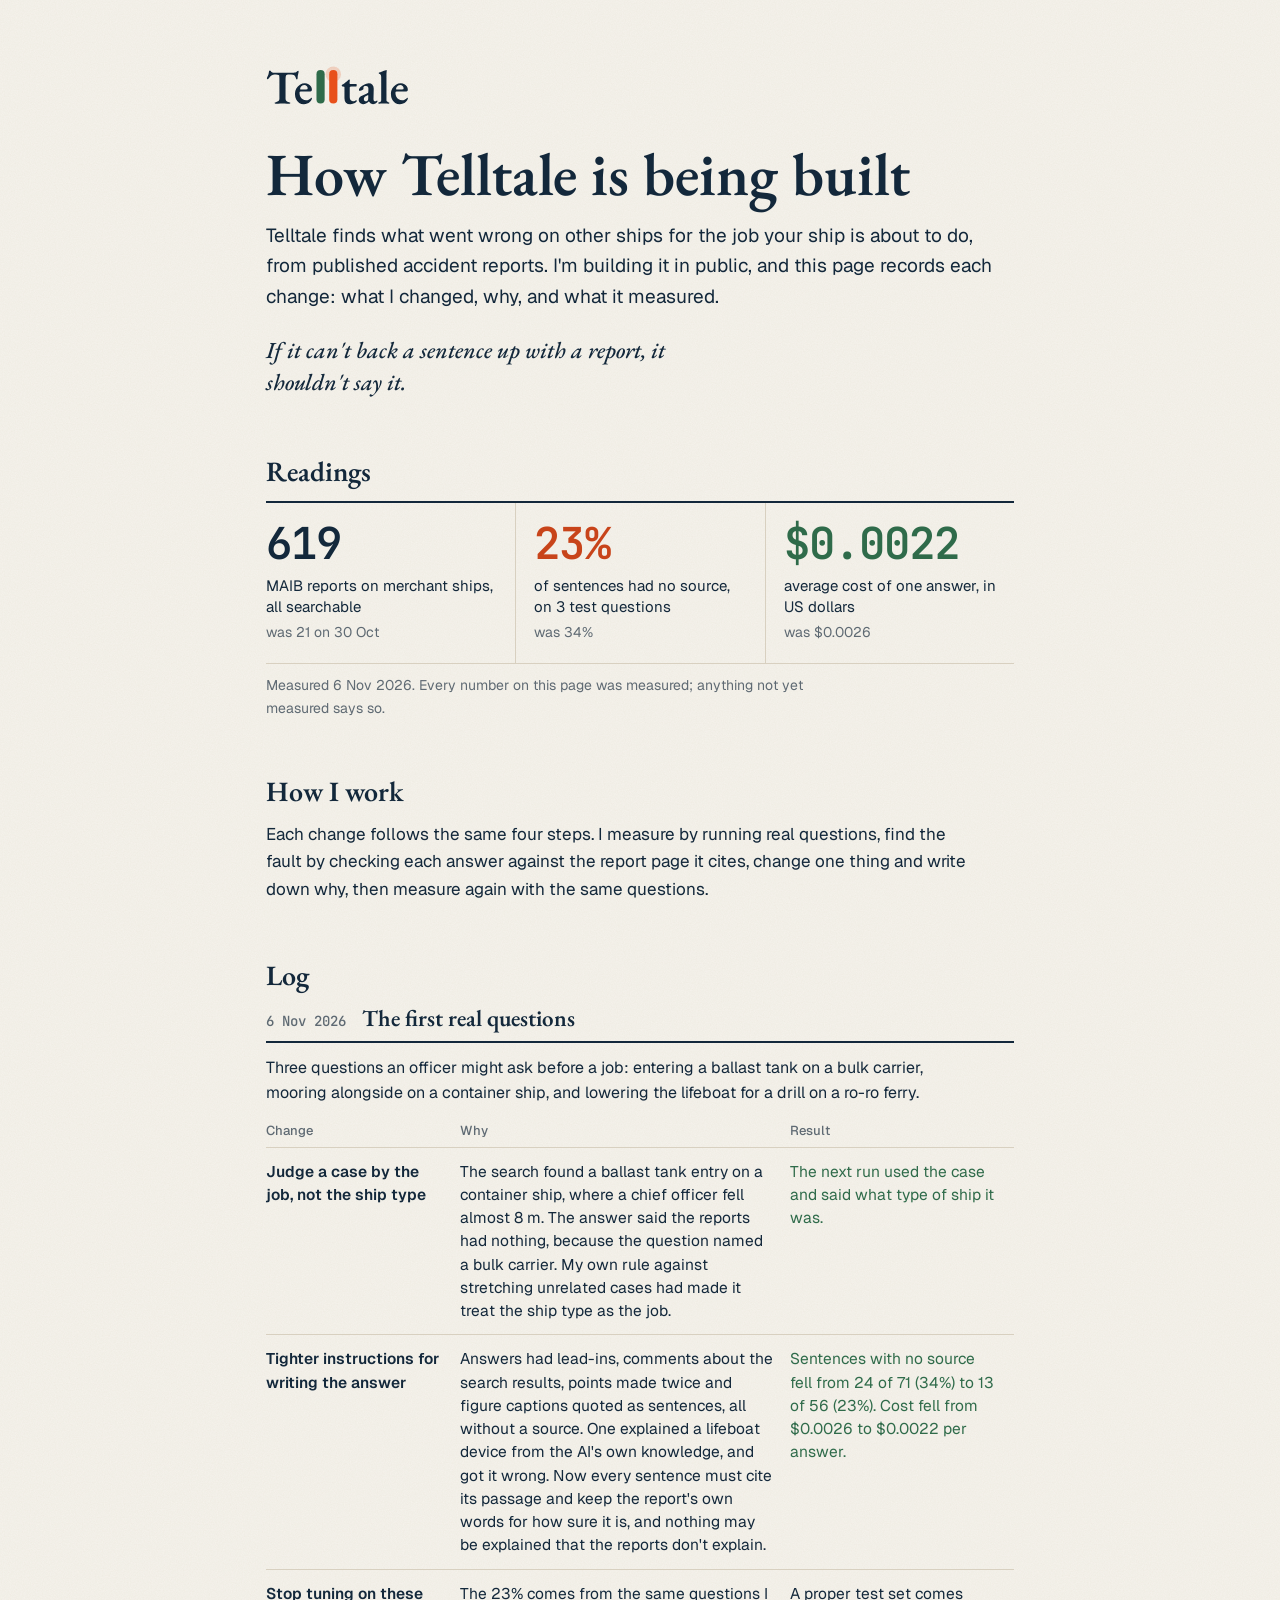
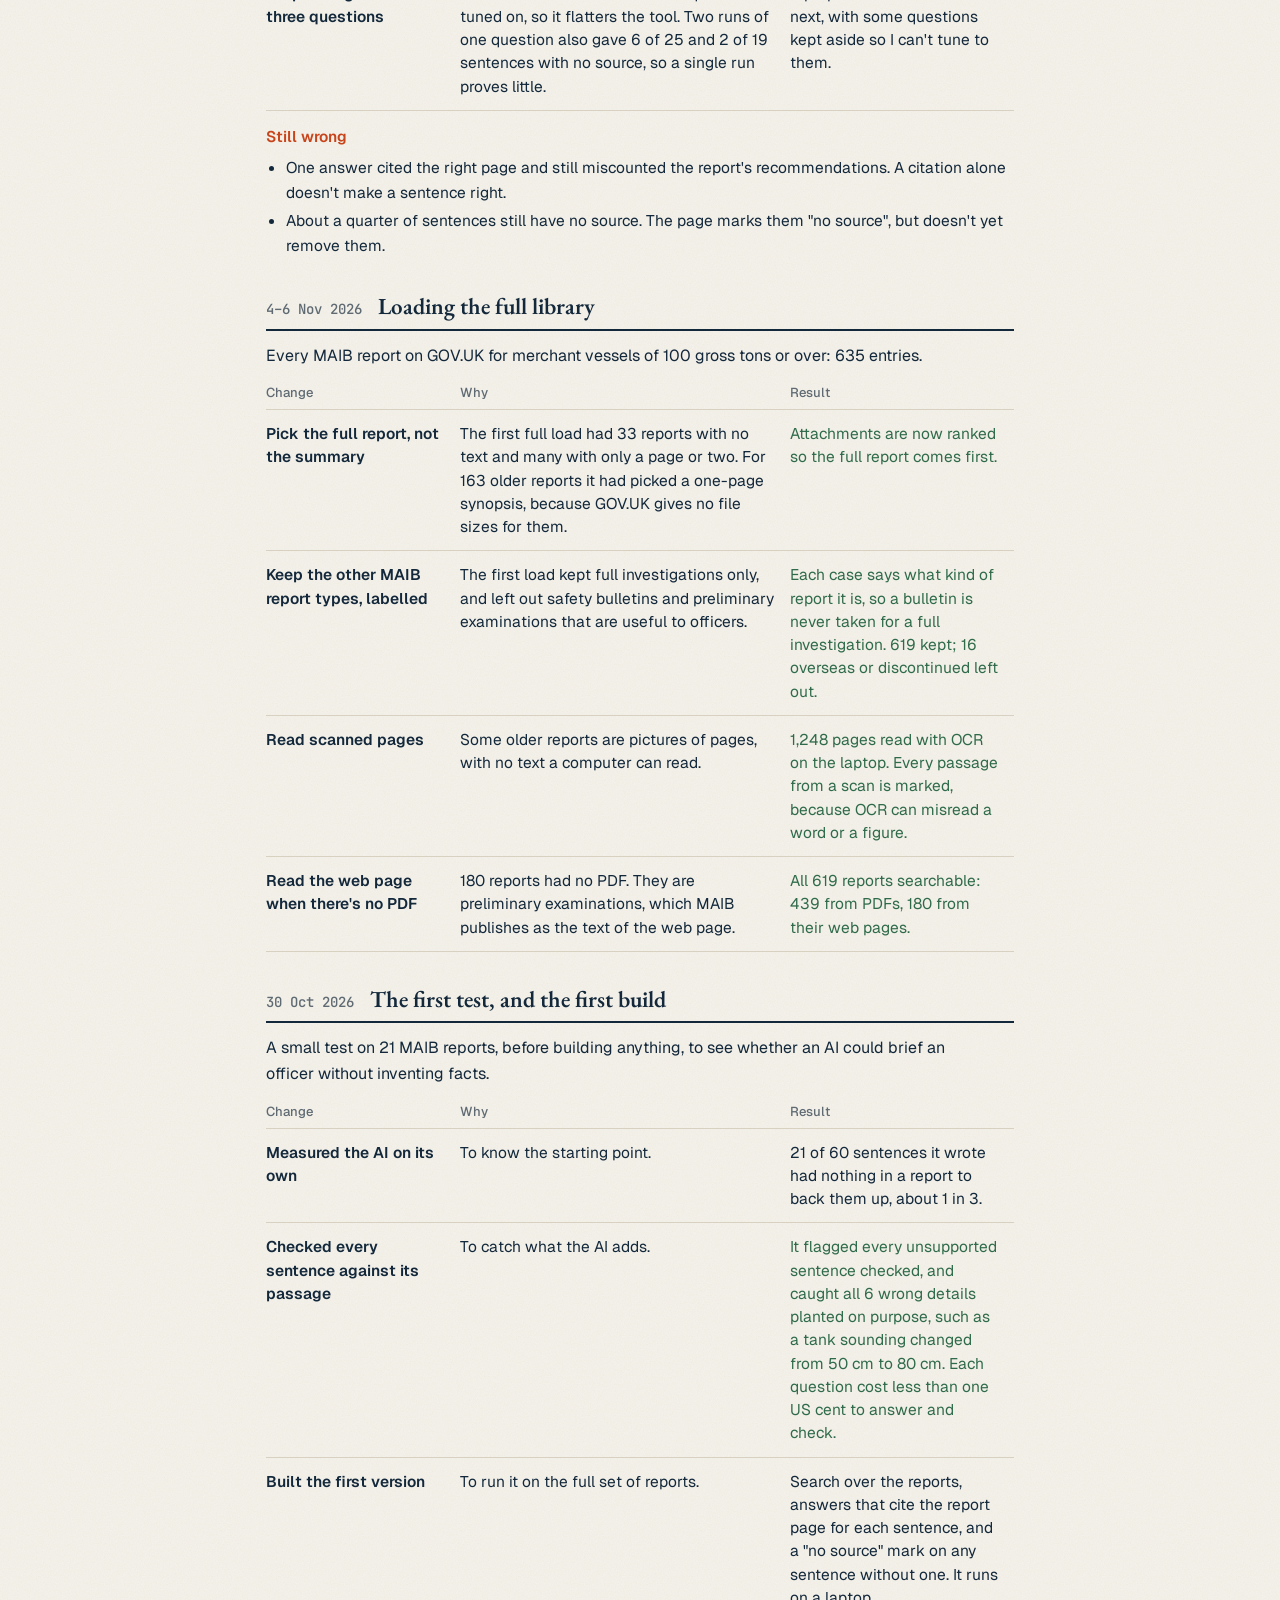
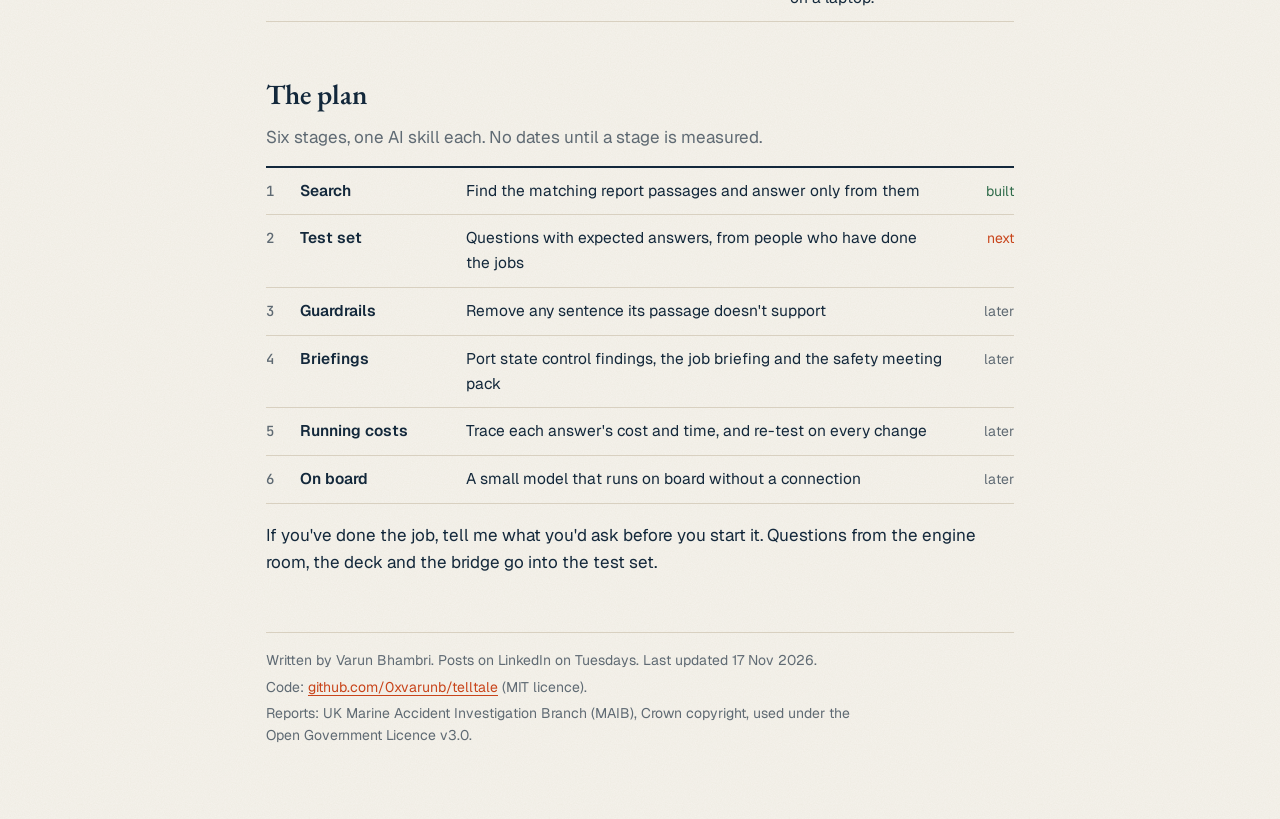
==== site/index.html @ 28e752bf "Telltale, stage 1: search MAIB accident reports and answer with a citation on every sentence First p" ====
<!doctype html>
<html lang="en-GB">
<head>
<meta charset="utf-8">
<meta name="viewport" content="width=device-width, initial-scale=1">
<meta name="description" content="Every change made to Telltale, why it was made, and what it measured.">
<link rel="icon" href="/favicon.svg" type="image/svg+xml">
<title>Telltale Build Log</title>
<link rel="stylesheet" href="https://fonts.googleapis.com/css2?family=EB+Garamond:ital,wght@0,500;0,600;1,500&family=Geist:wght@400;500;600&family=JetBrains+Mono:wght@500&display=swap">
<style>
/* Layout: a printed log book on paper. One reading column; the log itself is a ruled table of dated rows (change, why, result), like a ship's deck log. Single light look by design. */
:root{
  --paper:#f6f3ec; --ink:#13283b; --muted:#5f6a73; --rule:#d8d0c0; --rule-strong:#13283b;
  --orange:#c8441a; --green:#2f6b4a;
  --display:'EB Garamond',Georgia,'Times New Roman',serif;
  --body:'Geist',system-ui,-apple-system,'Segoe UI',sans-serif;
  --mono:'JetBrains Mono',ui-monospace,'SFMono-Regular',Menlo,monospace;
  color-scheme:light;
}
*{box-sizing:border-box}
body{
  margin:0;color:var(--ink);font:400 17px/1.6 var(--body);
  background-color:var(--paper);
  background-image:url("data:image/svg+xml,%3Csvg xmlns='http://www.w3.org/2000/svg' width='240' height='240'%3E%3Cfilter id='n'%3E%3CfeTurbulence type='fractalNoise' baseFrequency='.85' numOctaves='3' stitchTiles='stitch'/%3E%3CfeColorMatrix values='0 0 0 0 0.35 0 0 0 0 0.30 0 0 0 0 0.22 0 0 0 0.09 0'/%3E%3C/filter%3E%3Crect width='240' height='240' filter='url(%23n)'/%3E%3C/svg%3E");
}
.wrap{max-width:780px;margin:0 auto;padding-block:56px 72px;padding-left:max(16px,env(safe-area-inset-left,0px));padding-right:max(16px,env(safe-area-inset-right,0px));display:flex;flex-direction:column;gap:56px}
a{color:var(--orange);text-underline-offset:3px}
a:focus-visible{outline:2px solid var(--orange);outline-offset:3px}
.logo{width:160px;height:auto;display:block;color:var(--ink);margin-left:-8px}
h1{font:600 clamp(40px,7vw,60px)/1.04 var(--display);margin:28px 0 0;text-wrap:balance}
h2{font:600 28px/1.15 var(--display);margin:0 0 14px;text-wrap:balance}
p{margin:0;max-width:65ch}
.lead{font-size:19px;margin-top:16px}
.rule{font:italic 500 23px/1.4 var(--display);margin-top:22px;max-width:40ch}
.muted{color:var(--muted)}
/* Readings: set as type in a ruled row */
.readings{display:grid;grid-template-columns:repeat(3,minmax(0,1fr));border-top:2px solid var(--rule-strong);border-bottom:1px solid var(--rule)}
.reading{padding:18px 18px 20px 0}
.reading+.reading{border-left:1px solid var(--rule);padding-left:18px}
.num{font:600 clamp(32px,6vw,44px)/1 var(--mono);letter-spacing:-.02em;font-variant-numeric:tabular-nums}
.num.o{color:var(--orange)}.num.g{color:var(--green)}
.what{font-size:15px;line-height:1.4;margin-top:10px}
.was{font-size:14px;color:var(--muted);margin-top:4px}
.caption{font-size:14px;color:var(--muted);margin-top:10px}
@media (max-width:560px){.readings{grid-template-columns:1fr}.reading+.reading{border-left:0;border-top:1px solid var(--rule);padding-left:0}}
/* The log */
.day{margin-top:34px}
.day:first-of-type{margin-top:6px}
.dayhead{display:flex;align-items:baseline;gap:16px;flex-wrap:wrap;border-bottom:2px solid var(--rule-strong);padding-bottom:8px}
.dayhead time{font:500 14px var(--mono);color:var(--muted);font-variant-numeric:tabular-nums;white-space:nowrap}
.dayhead h3{font:600 23px/1.2 var(--display);margin:0}
.intro{margin:12px 0 4px;font-size:16px}
table{width:100%;border-collapse:collapse;table-layout:fixed;margin-top:8px;font-size:15.5px;line-height:1.5}
thead th:nth-child(1){width:26%}thead th:nth-child(2){width:44%}thead th:nth-child(3){width:30%}
thead th{font:500 13px var(--body);color:var(--muted);text-align:left;padding:8px 14px 8px 0;border-bottom:1px solid var(--rule)}
tbody td{vertical-align:top;padding:12px 14px 12px 0;border-bottom:1px solid var(--rule)}
tbody td:first-child{font-weight:600}
td.res{color:var(--green)}
@media (max-width:640px){
  thead{position:absolute;width:1px;height:1px;overflow:hidden;clip:rect(0 0 0 0)}
  table,tbody,tr,td{display:block;width:100%}
  tbody tr{border-bottom:1px solid var(--rule);padding:10px 0}
  tbody td{border:0;padding:3px 0}
  tbody td:first-child{width:100%}
  tbody td[data-l]::before{content:attr(data-l) ": ";color:var(--muted);font-weight:500}
}
.wrong{margin-top:14px;font-size:15.5px}
.wrong b{color:var(--orange);font-weight:600}
.wrong ul{margin:6px 0 0;padding-left:20px}
.wrong li+li{margin-top:4px}
/* The plan */
ol.plan{margin:0;padding:0;list-style:none;border-top:2px solid var(--rule-strong)}
ol.plan li{display:grid;grid-template-columns:2ch 9.5rem minmax(0,1fr) 3.5rem;gap:14px;align-items:baseline;padding:11px 0;border-bottom:1px solid var(--rule);font-size:15.5px}
.plan .n{font:500 14px var(--mono);color:var(--muted)}
.plan .k{font-weight:600}
.plan .s{font-size:14px;color:var(--muted);text-align:right}
.plan .s.done{color:var(--green)}.plan .s.next{color:var(--orange)}
@media (max-width:600px){ol.plan li{grid-template-columns:2ch minmax(0,1fr) 3.5rem}.plan .d{grid-column:2/4;grid-row:2;color:var(--muted)}}
footer{border-top:1px solid var(--rule);padding-top:16px;color:var(--muted);font-size:14px;display:flex;flex-direction:column;gap:4px}
</style>
</head>
<body>
<div class="wrap">
<header>
<svg class="logo" xmlns="http://www.w3.org/2000/svg" viewBox="-21.2 21.9 431.0 158.1" role="img" aria-label="Telltale">
<title>Telltale</title>
<path d="M26.752 150.512Q25.472 150.512 24.512 150.06400000000002Q23.552 149.616 23.552 148.848Q23.552 147.824 24.448 147.18400000000003Q25.344 146.544 27.008 146.288Q31.872 145.264 34.176 143.40800000000002Q36.480000000000004 141.552 36.480000000000004 137.328V85.488Q36.480000000000004 80.24 36.224000000000004 77.55199999999999Q35.968 74.864 35.52 73.904Q35.072 72.944 34.176 72.816Q32.896 72.304 30.976 72.176Q29.056 72.048 27.264 72.048H23.296Q19.584 72.048 16.128 73.77600000000001Q12.672 75.504 10.752 78.448Q10.24 79.216 9.152000000000001 80.624Q8.064 82.032 6.848 83.184Q5.632 84.336 4.352 84.336Q3.456 84.336 3.136 83.696Q2.816 83.056 2.816 82.288Q2.816 80.752 3.584 79.216Q5.76 74.864 6.848 71.6Q7.936 68.336 8.32 63.855999999999995Q8.576 61.93599999999999 9.408000000000001 61.35999999999999Q10.24 60.78399999999999 11.136000000000001 60.78399999999999Q11.904 60.78399999999999 12.992 62.38399999999999Q14.08 63.983999999999995 14.976 65.008Q16.128 66.16 19.072000000000003 66.73599999999999Q22.016000000000002 67.312 24.064 67.312L71.296 67.184Q74.88 67.184 77.312 66.608Q79.744 66.032 81.152 65.392Q83.072 64.24 84.224 63.023999999999994Q85.376 61.80799999999999 86.912 61.80799999999999Q87.552 61.80799999999999 87.87200000000001 62.51199999999999Q88.19200000000001 63.215999999999994 88.19200000000001 64.24Q88.19200000000001 64.88 88.06400000000001 65.71199999999999Q87.936 66.544 87.808 67.184Q87.296 69.616 86.784 71.47200000000001Q86.272 73.328 85.952 74.928Q85.632 76.52799999999999 85.632 78.576V80.752Q85.632 82.544 85.12 83.824Q84.608 85.104 83.456 85.104Q82.432 85.104 81.72800000000001 83.888Q81.024 82.672 80.256 80.112Q79.104 76.016 76.416 74.03200000000001Q73.72800000000001 72.048 67.968 72.048H59.264Q56.832 72.048 55.488 72.944Q54.144 73.84 53.568 76.848Q52.992000000000004 79.856 52.992000000000004 86.128V137.2Q52.992000000000004 141.296 55.29600000000001 143.152Q57.6 145.008 62.592 146.288Q64.128 146.672 65.024 147.184Q65.92 147.696 65.92 148.72Q65.92 149.616 65.088 150.0Q64.256 150.384 62.976 150.384Q59.904 150.384 56.832 150.25599999999997Q53.76 150.128 50.751999999999995 150.0Q47.744 149.872 44.928000000000004 149.872Q42.112 149.872 39.104 150.0Q36.096000000000004 150.128 32.96 150.32Q29.824 150.512 26.752 150.512ZM102.27199999999999 151.792Q95.232 151.792 89.856 148.208Q84.47999999999999 144.624 81.40799999999999 138.288Q78.336 131.952 78.336 123.888Q78.336 116.08 81.984 109.616Q85.63199999999999 103.152 91.77599999999998 99.31200000000001Q97.91999999999999 95.47200000000001 105.216 95.47200000000001Q110.592 95.47200000000001 114.816 97.712Q119.03999999999999 99.952 121.536 103.856Q124.032 107.75999999999999 124.032 112.624Q124.032 117.232 120.064 117.232H94.08Q92.288 117.232 91.45599999999999 118.19200000000001Q90.624 119.152 90.624 121.712Q90.624 127.088 92.99199999999999 131.44Q95.36 135.792 99.328 138.352Q103.29599999999999 140.912 108.416 140.912Q112.12799999999999 140.912 115.264 139.44Q118.4 137.968 121.216 135.408Q121.728 135.024 122.112 134.704Q122.496 134.38400000000001 122.88 134.38400000000001Q124.16 134.38400000000001 124.16 135.92Q124.16 137.712 122.624 140.272Q121.088 143.216 118.208 145.904Q115.328 148.592 111.232 150.192Q107.136 151.792 102.27199999999999 151.792ZM94.08 112.24000000000001H103.16799999999999Q106.496 112.24000000000001 108.16 112.11200000000001Q109.824 111.98400000000001 111.36 111.6Q112.0 111.47200000000001 112.256 110.512Q112.512 109.55199999999999 112.512 108.27199999999999Q112.512 104.816 109.888 102.44800000000001Q107.264 100.08 103.42399999999999 100.08Q100.73599999999999 100.08 98.17599999999999 101.68Q95.616 103.28 93.952 105.712Q92.288 108.144 92.416 110.70400000000001Q92.416 112.24000000000001 94.08 112.24000000000001Z" fill="currentColor"/>
<path d="M227.328 151.792Q219.648 151.792 215.68 147.696Q211.712 143.6 211.712 135.792V106.22399999999999Q211.712 105.19999999999999 210.88 104.68799999999999Q210.048 104.176 207.61599999999999 104.048H206.208Q205.44 104.048 204.928 102.832Q204.416 101.616 204.416 100.464Q204.416 100.208 204.608 99.75999999999999Q204.79999999999998 99.312 205.184 99.184Q208.128 97.904 211.2 95.664Q214.272 93.424 216.95999999999998 91.056Q219.648 88.68799999999999 221.44 87.024Q222.33599999999998 86.384 222.91199999999998 85.872Q223.488 85.36 224.256 85.36Q225.28 85.36 225.856 85.80799999999999Q226.432 86.256 226.176 87.536L225.408 94.576Q225.28 96.112 226.112 96.624Q226.944 97.136 228.48 97.136H243.584Q243.968 97.136 244.35199999999998 98.032Q244.736 98.928 244.736 99.824Q244.736 101.488 244.288 102.896Q243.84 104.304 243.2 104.304H231.04Q228.096 104.304 227.00799999999998 104.944Q225.92 105.584 225.92 107.632V132.208Q225.92 137.84 228.096 140.72Q230.272 143.6 234.24 143.6Q237.82399999999998 143.6 239.68 142.95999999999998Q241.536 142.32 243.072 141.424Q243.456 141.168 243.712 141.168Q244.352 141.168 244.672 141.936Q244.992 142.704 244.992 143.6Q244.992 144.24 242.49599999999998 146.288Q240.0 148.336 235.968 150.06400000000002Q231.93599999999998 151.792 227.328 151.792ZM262.01599999999996 151.792Q258.944 151.792 256.192 150.128Q253.44 148.464 251.776 145.776Q250.112 143.088 250.112 140.272Q250.112 135.92 252.672 133.168Q255.232 130.416 260.352 128.24L272.256 123.12Q274.816 122.096 275.392 121.2Q275.968 120.304 275.968 117.872L276.224 110.32Q276.352 106.73599999999999 274.75199999999995 104.56Q273.152 102.384 269.952 102.384Q268.288 102.384 266.496 103.024Q264.704 103.664 263.68 104.688Q263.168 105.19999999999999 262.976 106.032Q262.784 106.864 262.784 107.632Q262.784 108.27199999999999 262.84799999999996 109.232Q262.912 110.19200000000001 262.912 110.96000000000001Q262.912 111.72800000000001 260.99199999999996 112.88Q259.072 114.032 256.64 114.928Q254.208 115.824 252.54399999999998 115.824Q251.648 115.824 251.136 115.184Q250.624 114.544 250.624 113.648Q250.624 111.6 251.968 109.488Q253.31199999999998 107.376 256.256 104.944Q259.456 102.256 263.296 100.144Q267.13599999999997 98.032 270.784 96.75200000000001Q274.432 95.47200000000001 277.12 95.47200000000001Q283.264 95.47200000000001 286.976 99.504Q290.688 103.536 290.56 110.064L289.92 137.456Q289.792 140.272 291.008 142.192Q292.224 144.112 294.01599999999996 144.112Q296.704 144.112 298.368 142.576Q298.88 142.064 299.264 142.064Q299.904 142.064 300.352 142.512Q300.8 142.96 300.8 143.6Q300.8 145.008 298.752 147.056Q296.448 149.36 293.82399999999996 150.57600000000002Q291.2 151.792 288.64 151.792Q281.856 151.792 277.632 144.752H277.248Q273.024 148.464 269.504 150.128Q265.984 151.792 262.01599999999996 151.792ZM269.056 144.112Q270.848 144.112 272.12800000000004 143.536Q273.408 142.96 274.304 141.936Q274.816 141.296 275.13599999999997 140.39999999999998Q275.456 139.504 275.584 137.84L275.84 129.648Q275.968 128.368 275.584 127.92Q275.2 127.47200000000001 274.688 127.47200000000001Q274.432 127.47200000000001 273.92 127.536Q273.408 127.6 272.768 127.984Q268.032 129.904 265.984 132.07999999999998Q263.936 134.256 263.936 137.712Q263.936 141.168 265.6 142.64Q267.264 144.112 269.056 144.112ZM305.152 150.384Q304.128 150.384 303.36 150.0Q302.592 149.616 302.592 148.848Q302.592 147.824 303.424 147.312Q304.256 146.8 305.536 146.288Q307.456 145.648 309.05600000000004 144.88Q310.656 144.112 310.656 141.424V78.96Q310.656 75.376 309.568 72.88Q308.48 70.384 305.28 69.744Q304.0 69.488 304.0 67.824Q304.0 66.288 305.152 66.032Q308.352 65.392 311.744 64.24Q315.136 63.087999999999994 318.144 61.93599999999999Q321.152 60.78399999999999 323.2 60.14399999999999Q324.096 59.760000000000005 324.48 59.760000000000005Q325.12 59.760000000000005 325.376 60.208Q325.632 60.65599999999999 325.632 61.03999999999999Q325.632 62.06399999999999 325.248 64.94399999999999Q324.864 67.824 324.864 72.688V141.296Q324.864 143.984 326.4 144.752Q327.936 145.52 329.856 146.16Q331.13599999999997 146.672 331.96799999999996 147.184Q332.8 147.696 332.8 148.72Q332.8 149.488 332.03200000000004 149.872Q331.264 150.256 330.24 150.256Q327.808 150.256 325.76 150.06400000000002Q323.712 149.872 321.72799999999995 149.808Q319.74399999999997 149.744 317.44 149.744Q315.264 149.744 313.408 149.872Q311.552 150.0 309.632 150.192Q307.712 150.384 305.152 150.384ZM360.704 151.792Q353.664 151.792 348.288 148.208Q342.912 144.624 339.84 138.288Q336.768 131.952 336.768 123.888Q336.768 116.08 340.41599999999994 109.616Q344.06399999999996 103.152 350.20799999999997 99.31200000000001Q356.352 95.47200000000001 363.64799999999997 95.47200000000001Q369.024 95.47200000000001 373.248 97.712Q377.472 99.952 379.96799999999996 103.856Q382.464 107.75999999999999 382.464 112.624Q382.464 117.232 378.496 117.232H352.512Q350.71999999999997 117.232 349.888 118.19200000000001Q349.056 119.152 349.056 121.712Q349.056 127.088 351.424 131.44Q353.792 135.792 357.76 138.352Q361.728 140.912 366.84799999999996 140.912Q370.56 140.912 373.696 139.44Q376.832 137.968 379.64799999999997 135.408Q380.15999999999997 135.024 380.544 134.704Q380.928 134.38400000000001 381.312 134.38400000000001Q382.592 134.38400000000001 382.592 135.92Q382.592 137.712 381.056 140.272Q379.52 143.216 376.64 145.904Q373.76 148.592 369.664 150.192Q365.568 151.792 360.704 151.792ZM352.512 112.24000000000001H361.59999999999997Q364.928 112.24000000000001 366.592 112.11200000000001Q368.256 111.98400000000001 369.792 111.6Q370.432 111.47200000000001 370.688 110.512Q370.94399999999996 109.55199999999999 370.94399999999996 108.27199999999999Q370.94399999999996 104.816 368.31999999999994 102.44800000000001Q365.69599999999997 100.08 361.856 100.08Q359.168 100.08 356.608 101.68Q354.048 103.28 352.384 105.712Q350.71999999999997 108.144 350.84799999999996 110.70400000000001Q350.84799999999996 112.24000000000001 352.512 112.24000000000001Z" fill="currentColor"/>
<circle cx="181.63" cy="70.77" r="20.92" fill="#e8501a" opacity="0.2"/>
<rect x="136.32" y="59.76" width="22.02" height="90.24" rx="11.01" fill="#2f6b4a"/>
<rect x="170.62" y="59.76" width="22.02" height="90.24" rx="11.01" fill="#e8501a"/>
</svg>
<h1>How Telltale is being built</h1>
<p class="lead">Telltale finds what went wrong on other ships for the job your ship is about to do, from published accident reports. I'm building it in public, and this page records each change: what I changed, why, and what it measured.</p>
<p class="rule">If it can't back a sentence up with a report, it shouldn't say it.</p>
</header>

<section aria-labelledby="readings-h">
<h2 id="readings-h">Readings</h2>
<div class="readings">
<div class="reading"><div class="num">619</div><div class="what">MAIB reports on merchant ships, all searchable</div><div class="was">was 21 on 30 Oct</div></div>
<div class="reading"><div class="num o">23%</div><div class="what">of sentences had no source, on 3 test questions</div><div class="was">was 34%</div></div>
<div class="reading"><div class="num g">$0.0022</div><div class="what">average cost of one answer, in US dollars</div><div class="was">was $0.0026</div></div>
</div>
<p class="caption">Measured 6 Nov 2026. Every number on this page was measured; anything not yet measured says so.</p>
</section>

<section aria-labelledby="work-h">
<h2 id="work-h">How I work</h2>
<p>Each change follows the same four steps. I measure by running real questions, find the fault by checking each answer against the report page it cites, change one thing and write down why, then measure again with the same questions.</p>
</section>

<section aria-labelledby="log-h">
<h2 id="log-h">Log</h2>

<div class="day">
<div class="dayhead"><time datetime="2026-11-06">6 Nov 2026</time><h3>The first real questions</h3></div>
<p class="intro">Three questions an officer might ask before a job: entering a ballast tank on a bulk carrier, mooring alongside on a container ship, and lowering the lifeboat for a drill on a ro-ro ferry.</p>
<table>
<thead><tr><th scope="col">Change</th><th scope="col">Why</th><th scope="col">Result</th></tr></thead>
<tbody>
<tr><td>Judge a case by the job, not the ship type</td><td data-l="Why">The search found a ballast tank entry on a container ship, where a chief officer fell almost 8 m. The answer said the reports had nothing, because the question named a bulk carrier. My own rule against stretching unrelated cases had made it treat the ship type as the job.</td><td class="res" data-l="Result">The next run used the case and said what type of ship it was.</td></tr>
<tr><td>Tighter instructions for writing the answer</td><td data-l="Why">Answers had lead-ins, comments about the search results, points made twice and figure captions quoted as sentences, all without a source. One explained a lifeboat device from the AI's own knowledge, and got it wrong. Now every sentence must cite its passage and keep the report's own words for how sure it is, and nothing may be explained that the reports don't explain.</td><td class="res" data-l="Result">Sentences with no source fell from 24 of 71 (34%) to 13 of 56 (23%). Cost fell from $0.0026 to $0.0022 per answer.</td></tr>
<tr><td>Stop tuning on these three questions</td><td data-l="Why">The 23% comes from the same questions I tuned on, so it flatters the tool. Two runs of one question also gave 6 of 25 and 2 of 19 sentences with no source, so a single run proves little.</td><td data-l="Next">A proper test set comes next, with some questions kept aside so I can't tune to them.</td></tr>
</tbody>
</table>
<div class="wrong"><b>Still wrong</b><ul>
<li>One answer cited the right page and still miscounted the report's recommendations. A citation alone doesn't make a sentence right.</li>
<li>About a quarter of sentences still have no source. The page marks them "no source", but doesn't yet remove them.</li>
</ul></div>
</div>

<div class="day">
<div class="dayhead"><time datetime="2026-11-04">4&ndash;6 Nov 2026</time><h3>Loading the full library</h3></div>
<p class="intro">Every MAIB report on GOV.UK for merchant vessels of 100 gross tons or over: 635 entries.</p>
<table>
<thead><tr><th scope="col">Change</th><th scope="col">Why</th><th scope="col">Result</th></tr></thead>
<tbody>
<tr><td>Pick the full report, not the summary</td><td data-l="Why">The first full load had 33 reports with no text and many with only a page or two. For 163 older reports it had picked a one-page synopsis, because GOV.UK gives no file sizes for them.</td><td class="res" data-l="Result">Attachments are now ranked so the full report comes first.</td></tr>
<tr><td>Keep the other MAIB report types, labelled</td><td data-l="Why">The first load kept full investigations only, and left out safety bulletins and preliminary examinations that are useful to officers.</td><td class="res" data-l="Result">Each case says what kind of report it is, so a bulletin is never taken for a full investigation. 619 kept; 16 overseas or discontinued left out.</td></tr>
<tr><td>Read scanned pages</td><td data-l="Why">Some older reports are pictures of pages, with no text a computer can read.</td><td class="res" data-l="Result">1,248 pages read with OCR on the laptop. Every passage from a scan is marked, because OCR can misread a word or a figure.</td></tr>
<tr><td>Read the web page when there's no PDF</td><td data-l="Why">180 reports had no PDF. They are preliminary examinations, which MAIB publishes as the text of the web page.</td><td class="res" data-l="Result">All 619 reports searchable: 439 from PDFs, 180 from their web pages.</td></tr>
</tbody>
</table>
</div>

<div class="day">
<div class="dayhead"><time datetime="2026-10-30">30 Oct 2026</time><h3>The first test, and the first build</h3></div>
<p class="intro">A small test on 21 MAIB reports, before building anything, to see whether an AI could brief an officer without inventing facts.</p>
<table>
<thead><tr><th scope="col">Change</th><th scope="col">Why</th><th scope="col">Result</th></tr></thead>
<tbody>
<tr><td>Measured the AI on its own</td><td data-l="Why">To know the starting point.</td><td data-l="Result">21 of 60 sentences it wrote had nothing in a report to back them up, about 1 in 3.</td></tr>
<tr><td>Checked every sentence against its passage</td><td data-l="Why">To catch what the AI adds.</td><td class="res" data-l="Result">It flagged every unsupported sentence checked, and caught all 6 wrong details planted on purpose, such as a tank sounding changed from 50 cm to 80 cm. Each question cost less than one US cent to answer and check.</td></tr>
<tr><td>Built the first version</td><td data-l="Why">To run it on the full set of reports.</td><td data-l="Result">Search over the reports, answers that cite the report page for each sentence, and a "no source" mark on any sentence without one. It runs on a laptop.</td></tr>
</tbody>
</table>
</div>
</section>

<section aria-labelledby="plan-h">
<h2 id="plan-h">The plan</h2>
<p class="muted" style="margin-bottom:14px">Six stages, one AI skill each. No dates until a stage is measured.</p>
<ol class="plan">
<li><span class="n">1</span><span class="k">Search</span><span class="d">Find the matching report passages and answer only from them</span><span class="s done">built</span></li>
<li><span class="n">2</span><span class="k">Test set</span><span class="d">Questions with expected answers, from people who have done the jobs</span><span class="s next">next</span></li>
<li><span class="n">3</span><span class="k">Guardrails</span><span class="d">Remove any sentence its passage doesn't support</span><span class="s">later</span></li>
<li><span class="n">4</span><span class="k">Briefings</span><span class="d">Port state control findings, the job briefing and the safety meeting pack</span><span class="s">later</span></li>
<li><span class="n">5</span><span class="k">Running costs</span><span class="d">Trace each answer's cost and time, and re-test on every change</span><span class="s">later</span></li>
<li><span class="n">6</span><span class="k">On board</span><span class="d">A small model that runs on board without a connection</span><span class="s">later</span></li>
</ol>
<p style="margin-top:18px">If you've done the job, tell me what you'd ask before you start it. Questions from the engine room, the deck and the bridge go into the test set.</p>
</section>

<footer>
<p>Written by Varun Bhambri. Posts on LinkedIn on Tuesdays. Last updated 17 Nov 2026.</p>
<p>Code: <a href="https://github.com/0xvarunb/telltale">github.com/0xvarunb/telltale</a> (MIT licence).</p>
<p>Reports: UK Marine Accident Investigation Branch (MAIB), Crown copyright, used under the Open Government Licence v3.0.</p>
</footer>
</div>
</body>
</html>
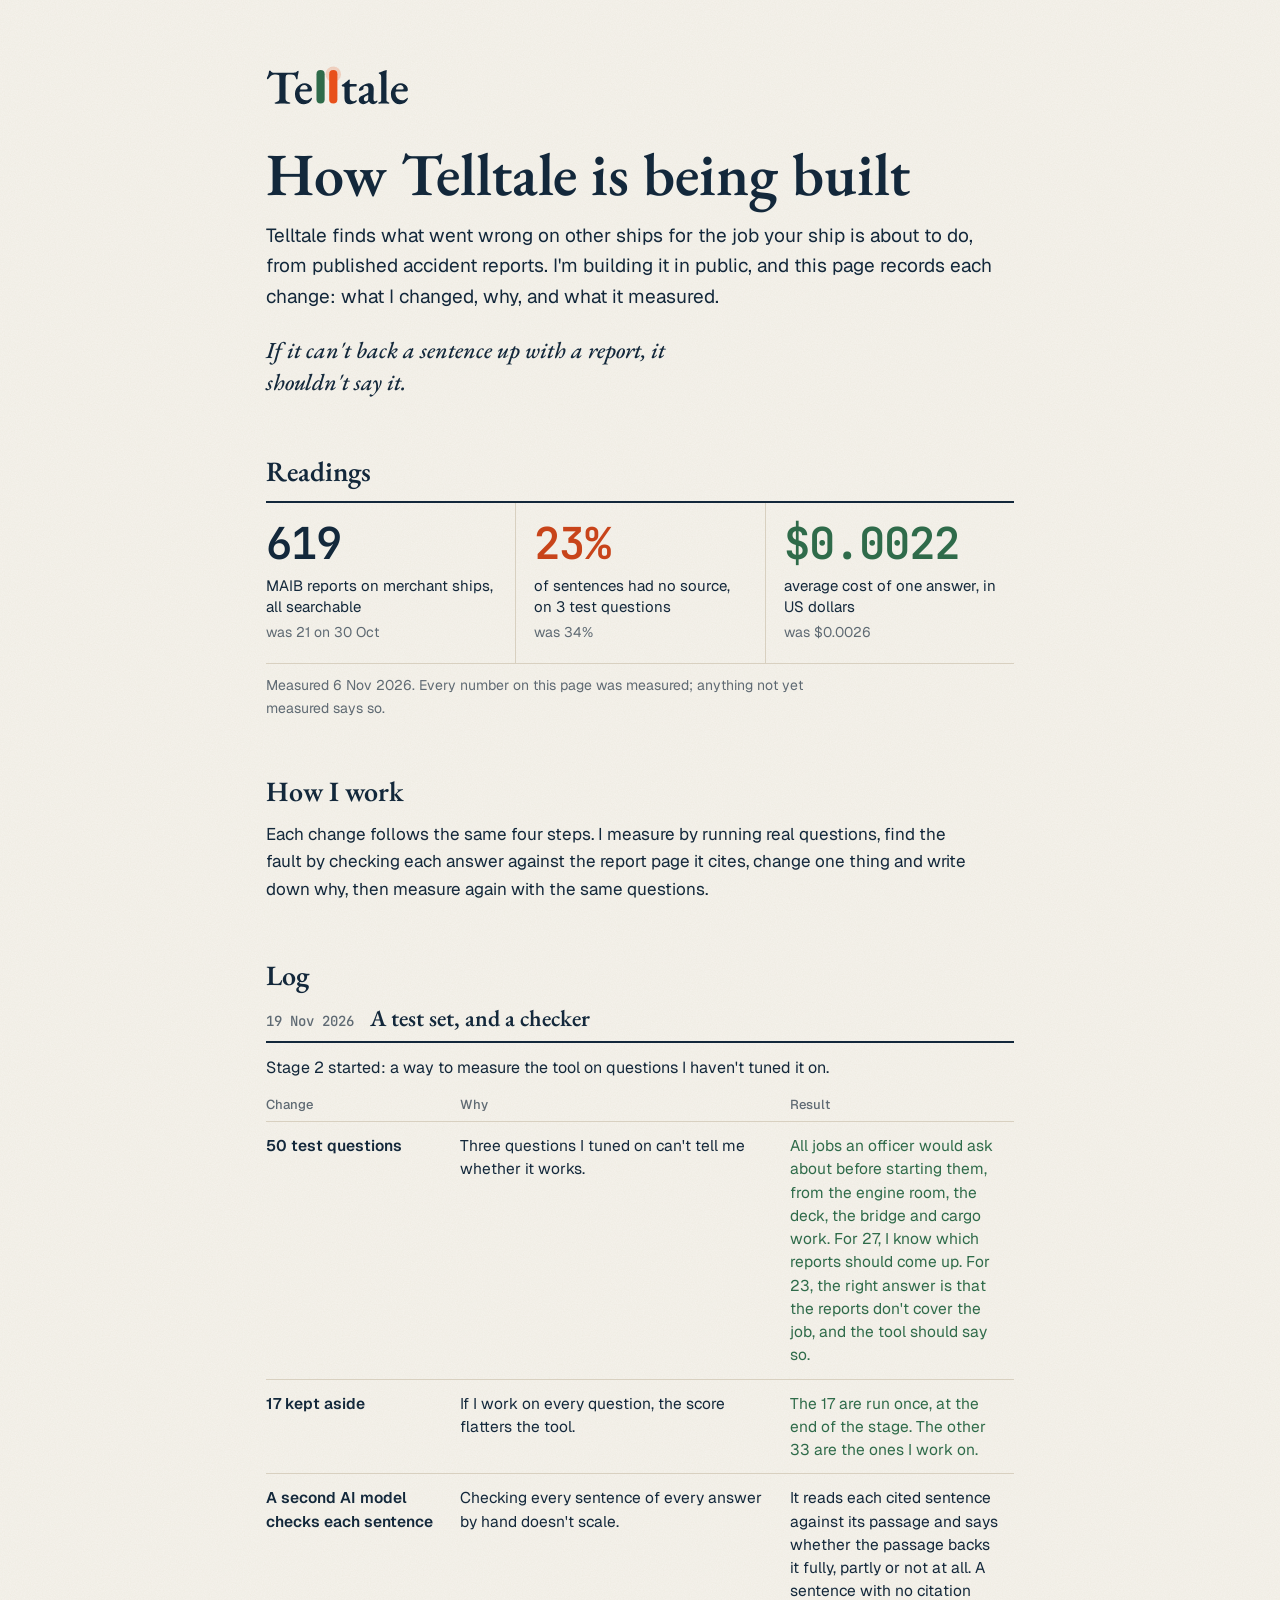
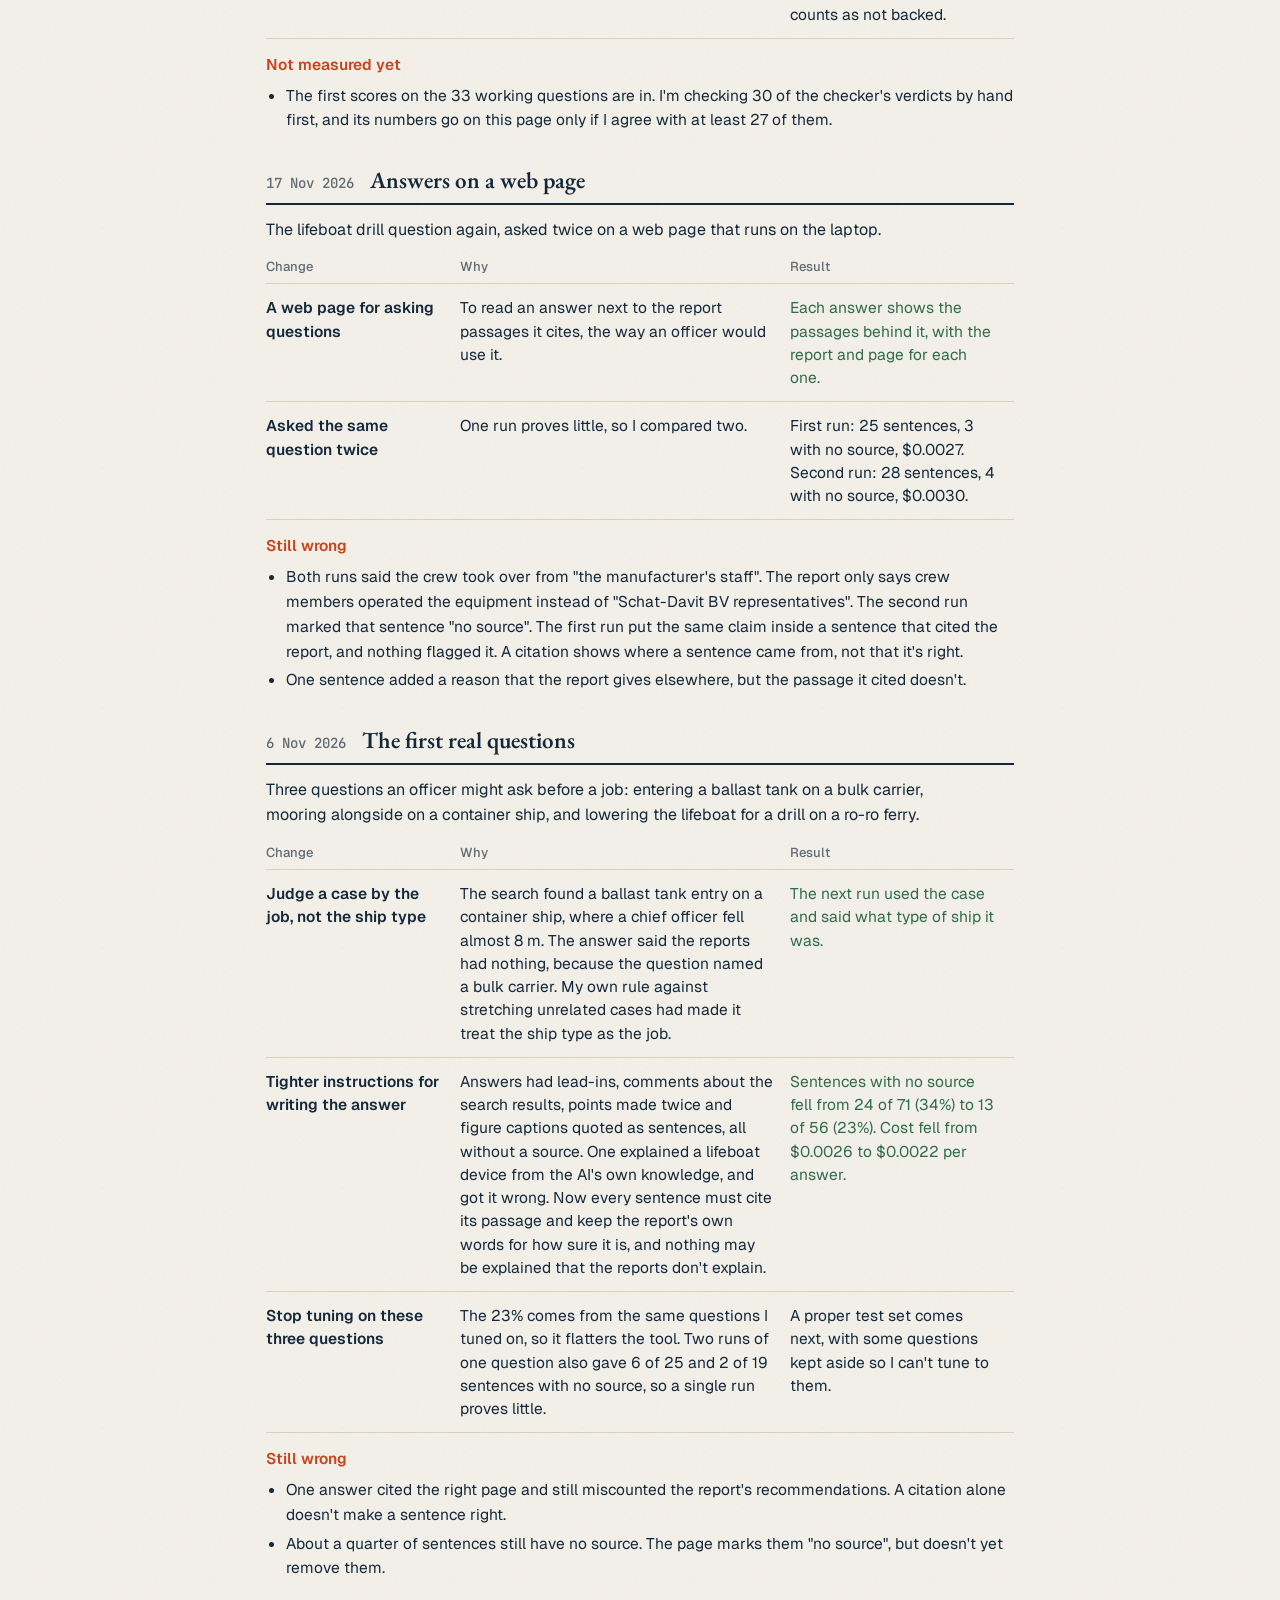
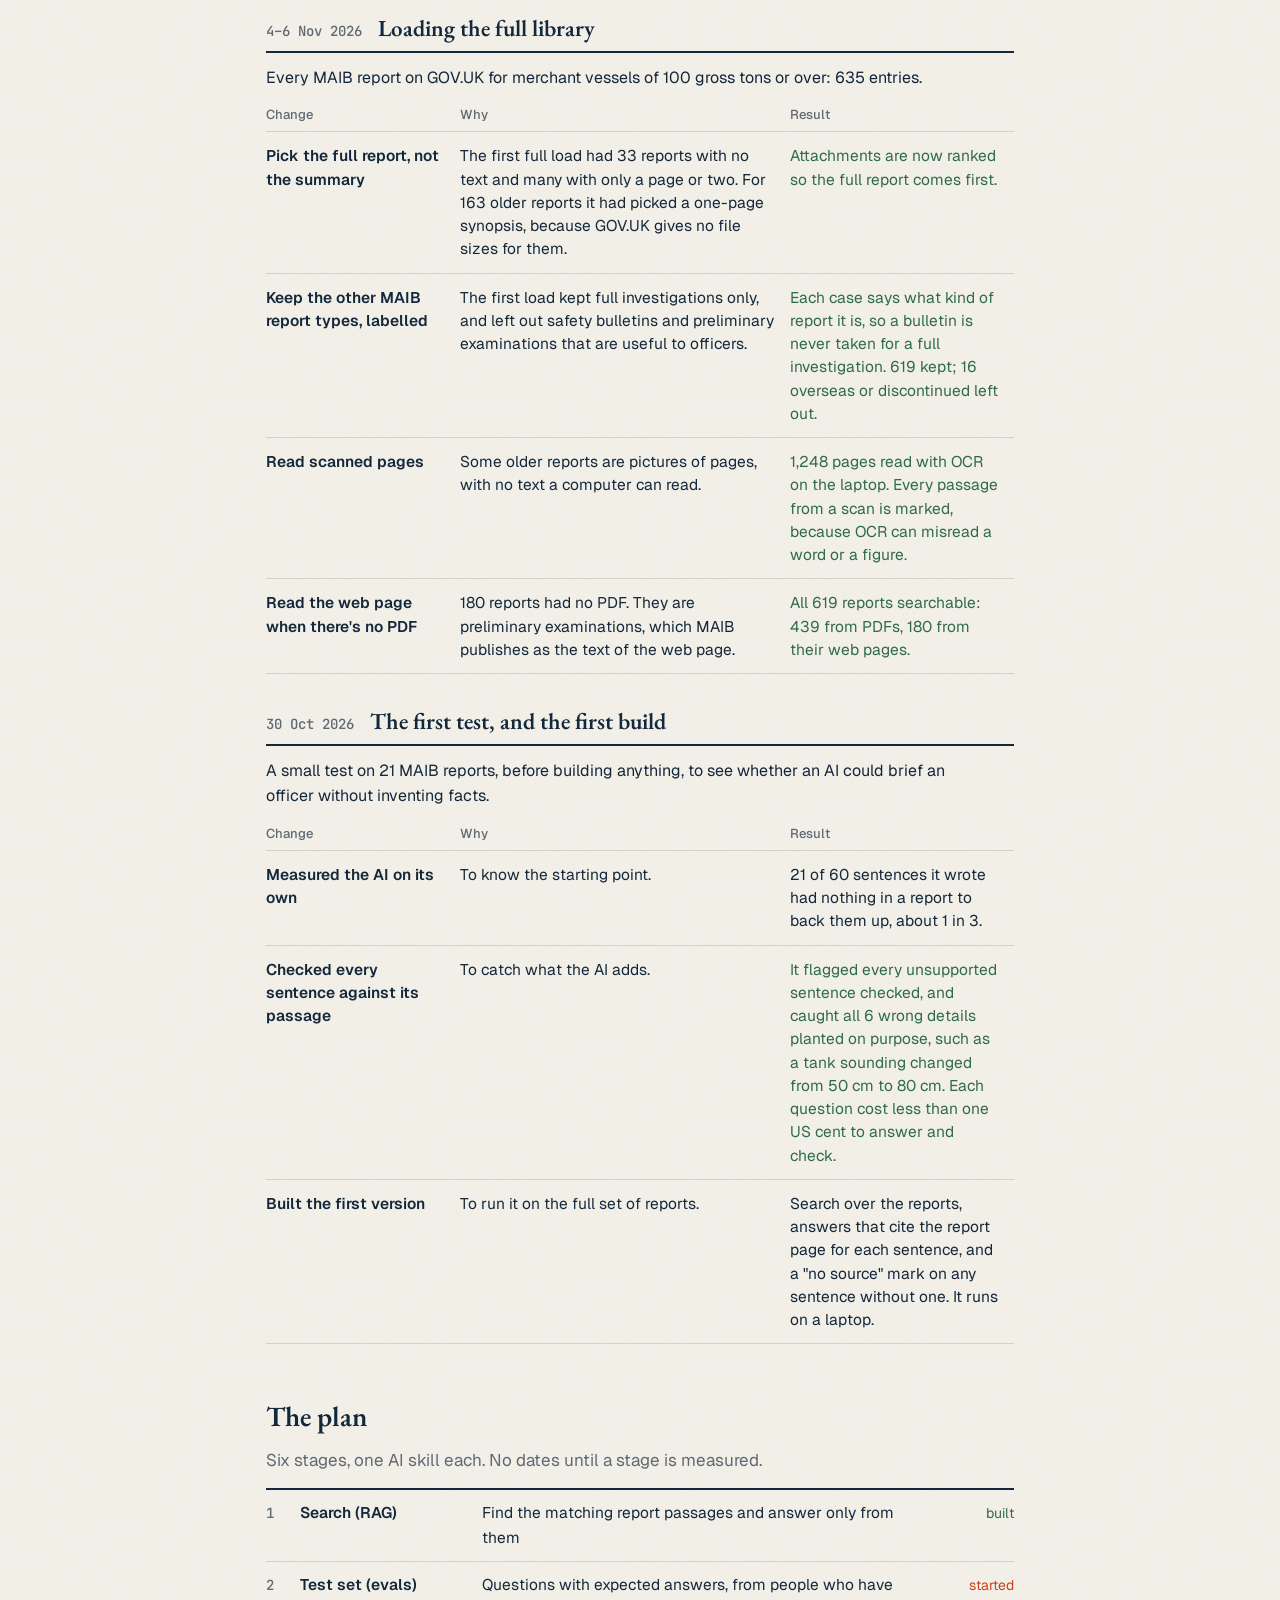
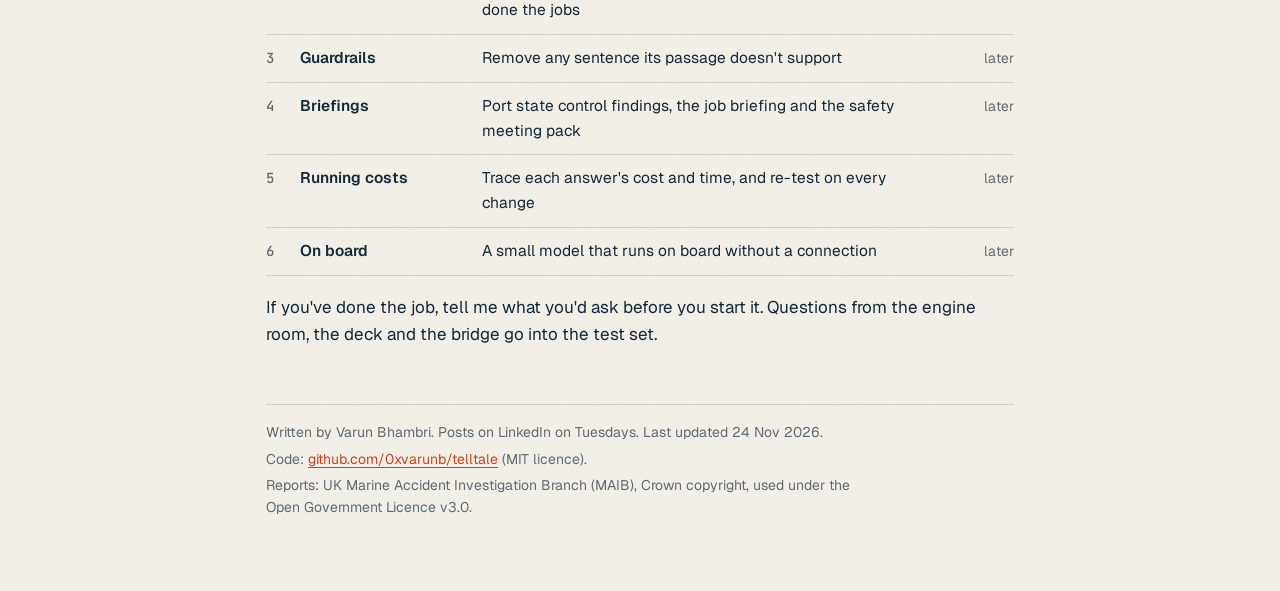
==== commit 312d4164: "Build log: entries for 17 and 19 Nov; stage 2 started; skill names in the plan Co-Authored-By: Claud" ====
--- a/site/index.html
+++ b/site/index.html
@@ -70,12 +70,12 @@
 .wrong li+li{margin-top:4px}
 /* The plan */
 ol.plan{margin:0;padding:0;list-style:none;border-top:2px solid var(--rule-strong)}
-ol.plan li{display:grid;grid-template-columns:2ch 9.5rem minmax(0,1fr) 3.5rem;gap:14px;align-items:baseline;padding:11px 0;border-bottom:1px solid var(--rule);font-size:15.5px}
+ol.plan li{display:grid;grid-template-columns:2ch 10.5rem minmax(0,1fr) 4.5rem;gap:14px;align-items:baseline;padding:11px 0;border-bottom:1px solid var(--rule);font-size:15.5px}
 .plan .n{font:500 14px var(--mono);color:var(--muted)}
 .plan .k{font-weight:600}
 .plan .s{font-size:14px;color:var(--muted);text-align:right}
 .plan .s.done{color:var(--green)}.plan .s.next{color:var(--orange)}
-@media (max-width:600px){ol.plan li{grid-template-columns:2ch minmax(0,1fr) 3.5rem}.plan .d{grid-column:2/4;grid-row:2;color:var(--muted)}}
+@media (max-width:600px){ol.plan li{grid-template-columns:2ch minmax(0,1fr) 4.5rem}.plan .d{grid-column:2/4;grid-row:2;color:var(--muted)}}
 footer{border-top:1px solid var(--rule);padding-top:16px;color:var(--muted);font-size:14px;display:flex;flex-direction:column;gap:4px}
 </style>
 </head>
@@ -114,6 +114,38 @@
 <h2 id="log-h">Log</h2>
 
 <div class="day">
+<div class="dayhead"><time datetime="2026-11-19">19 Nov 2026</time><h3>A test set, and a checker</h3></div>
+<p class="intro">Stage 2 started: a way to measure the tool on questions I haven't tuned it on.</p>
+<table>
+<thead><tr><th scope="col">Change</th><th scope="col">Why</th><th scope="col">Result</th></tr></thead>
+<tbody>
+<tr><td>50 test questions</td><td data-l="Why">Three questions I tuned on can't tell me whether it works.</td><td class="res" data-l="Result">All jobs an officer would ask about before starting them, from the engine room, the deck, the bridge and cargo work. For 27, I know which reports should come up. For 23, the right answer is that the reports don't cover the job, and the tool should say so.</td></tr>
+<tr><td>17 kept aside</td><td data-l="Why">If I work on every question, the score flatters the tool.</td><td class="res" data-l="Result">The 17 are run once, at the end of the stage. The other 33 are the ones I work on.</td></tr>
+<tr><td>A second AI model checks each sentence</td><td data-l="Why">Checking every sentence of every answer by hand doesn't scale.</td><td data-l="Result">It reads each cited sentence against its passage and says whether the passage backs it fully, partly or not at all. A sentence with no citation counts as not backed.</td></tr>
+</tbody>
+</table>
+<div class="wrong"><b>Not measured yet</b><ul>
+<li>The first scores on the 33 working questions are in. I'm checking 30 of the checker's verdicts by hand first, and its numbers go on this page only if I agree with at least 27 of them.</li>
+</ul></div>
+</div>
+
+<div class="day">
+<div class="dayhead"><time datetime="2026-11-17">17 Nov 2026</time><h3>Answers on a web page</h3></div>
+<p class="intro">The lifeboat drill question again, asked twice on a web page that runs on the laptop.</p>
+<table>
+<thead><tr><th scope="col">Change</th><th scope="col">Why</th><th scope="col">Result</th></tr></thead>
+<tbody>
+<tr><td>A web page for asking questions</td><td data-l="Why">To read an answer next to the report passages it cites, the way an officer would use it.</td><td class="res" data-l="Result">Each answer shows the passages behind it, with the report and page for each one.</td></tr>
+<tr><td>Asked the same question twice</td><td data-l="Why">One run proves little, so I compared two.</td><td data-l="Result">First run: 25 sentences, 3 with no source, $0.0027. Second run: 28 sentences, 4 with no source, $0.0030.</td></tr>
+</tbody>
+</table>
+<div class="wrong"><b>Still wrong</b><ul>
+<li>Both runs said the crew took over from "the manufacturer's staff". The report only says crew members operated the equipment instead of "Schat-Davit BV representatives". The second run marked that sentence "no source". The first run put the same claim inside a sentence that cited the report, and nothing flagged it. A citation shows where a sentence came from, not that it's right.</li>
+<li>One sentence added a reason that the report gives elsewhere, but the passage it cited doesn't.</li>
+</ul></div>
+</div>
+
+<div class="day">
 <div class="dayhead"><time datetime="2026-11-06">6 Nov 2026</time><h3>The first real questions</h3></div>
 <p class="intro">Three questions an officer might ask before a job: entering a ballast tank on a bulk carrier, mooring alongside on a container ship, and lowering the lifeboat for a drill on a ro-ro ferry.</p>
 <table>
@@ -162,8 +194,8 @@
 <h2 id="plan-h">The plan</h2>
 <p class="muted" style="margin-bottom:14px">Six stages, one AI skill each. No dates until a stage is measured.</p>
 <ol class="plan">
-<li><span class="n">1</span><span class="k">Search</span><span class="d">Find the matching report passages and answer only from them</span><span class="s done">built</span></li>
-<li><span class="n">2</span><span class="k">Test set</span><span class="d">Questions with expected answers, from people who have done the jobs</span><span class="s next">next</span></li>
+<li><span class="n">1</span><span class="k">Search (RAG)</span><span class="d">Find the matching report passages and answer only from them</span><span class="s done">built</span></li>
+<li><span class="n">2</span><span class="k">Test set (evals)</span><span class="d">Questions with expected answers, from people who have done the jobs</span><span class="s next">started</span></li>
 <li><span class="n">3</span><span class="k">Guardrails</span><span class="d">Remove any sentence its passage doesn't support</span><span class="s">later</span></li>
 <li><span class="n">4</span><span class="k">Briefings</span><span class="d">Port state control findings, the job briefing and the safety meeting pack</span><span class="s">later</span></li>
 <li><span class="n">5</span><span class="k">Running costs</span><span class="d">Trace each answer's cost and time, and re-test on every change</span><span class="s">later</span></li>
@@ -173,7 +205,7 @@
 </section>
 
 <footer>
-<p>Written by Varun Bhambri. Posts on LinkedIn on Tuesdays. Last updated 17 Nov 2026.</p>
+<p>Written by Varun Bhambri. Posts on LinkedIn on Tuesdays. Last updated 24 Nov 2026.</p>
 <p>Code: <a href="https://github.com/0xvarunb/telltale">github.com/0xvarunb/telltale</a> (MIT licence).</p>
 <p>Reports: UK Marine Accident Investigation Branch (MAIB), Crown copyright, used under the Open Government Licence v3.0.</p>
 </footer>
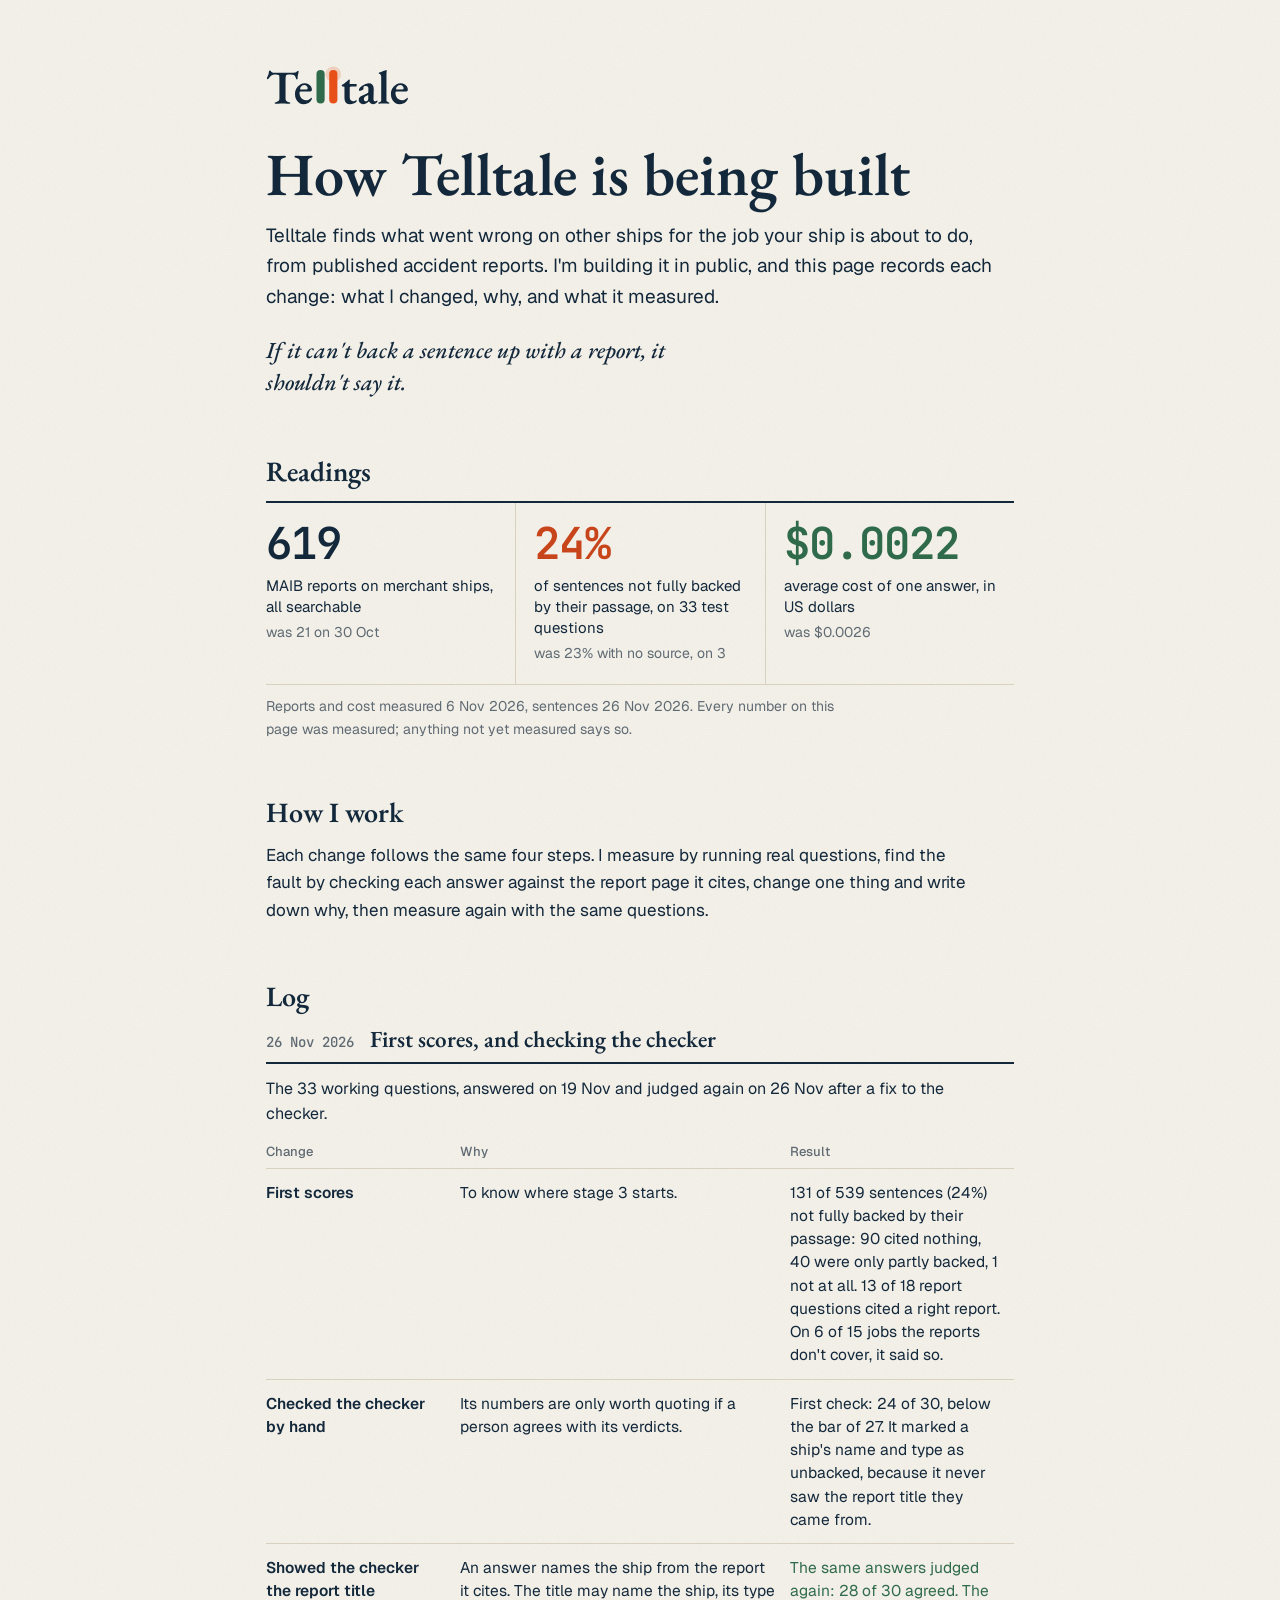
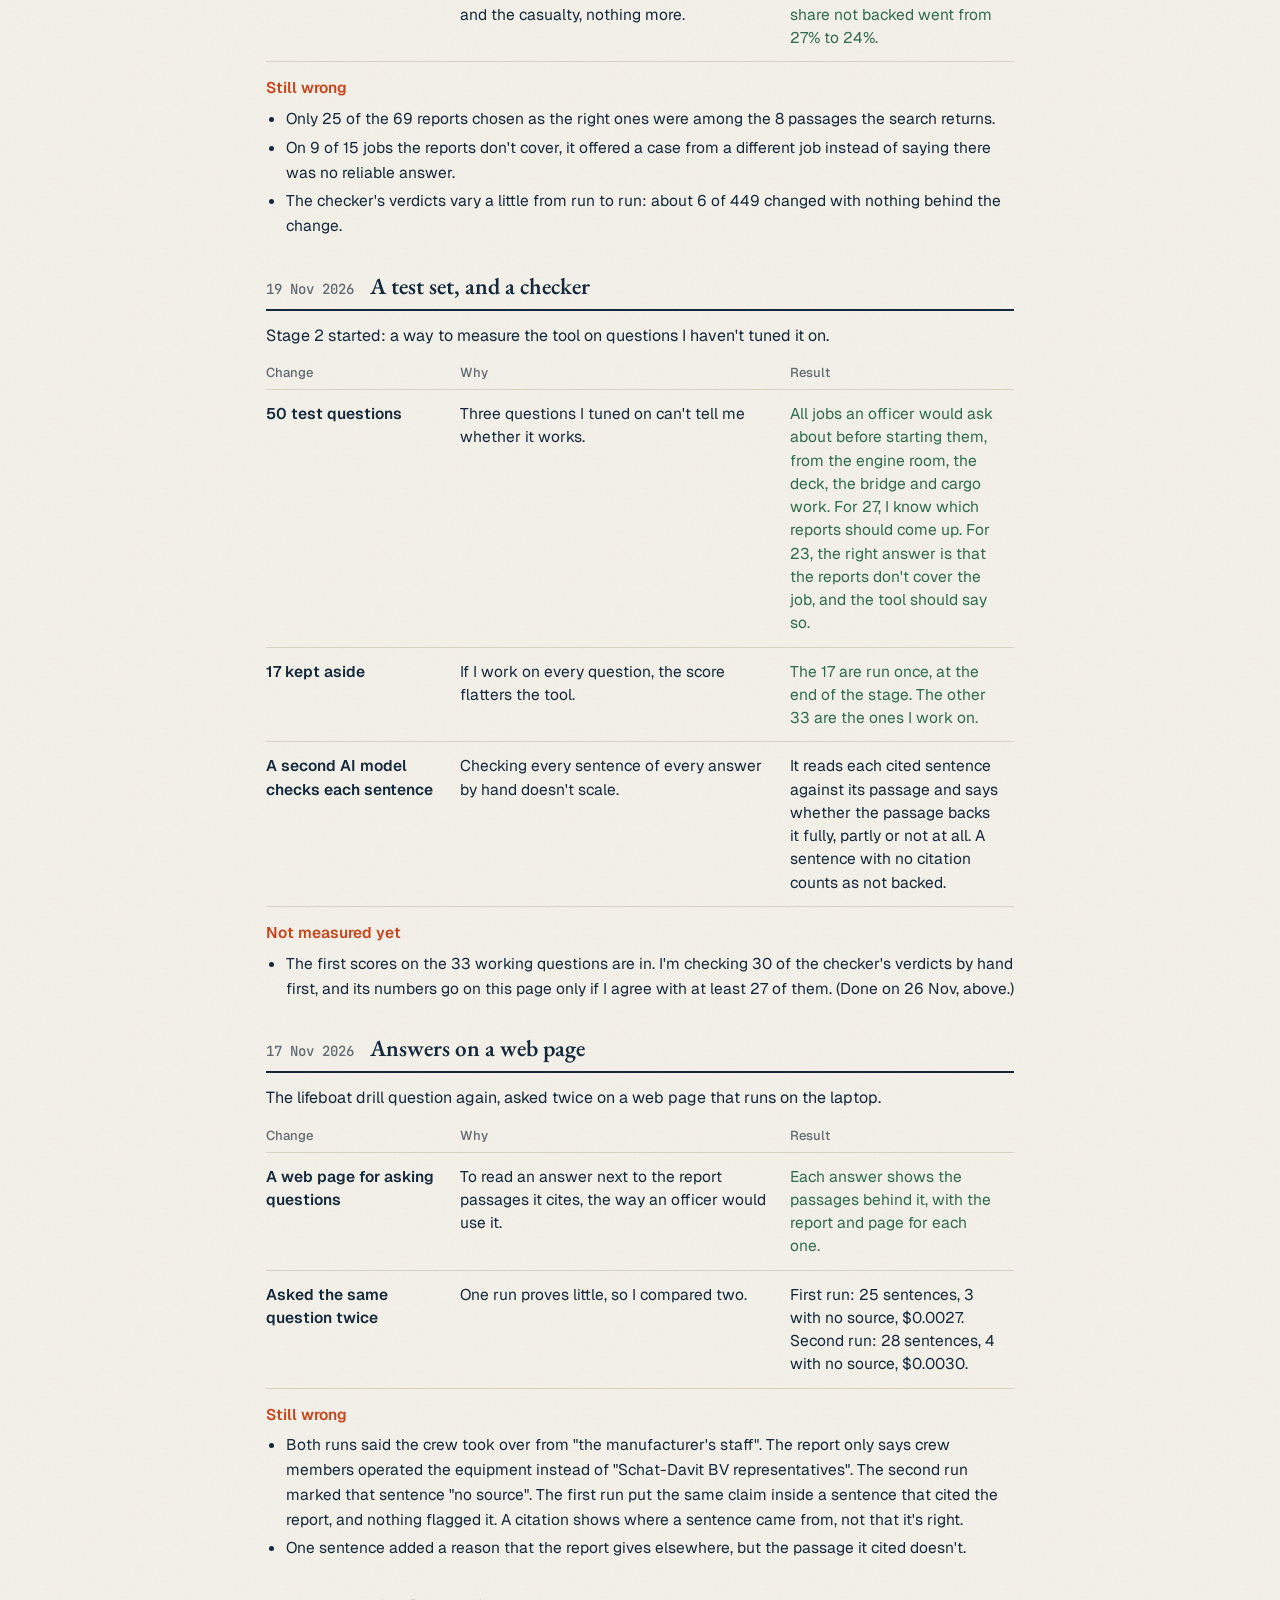
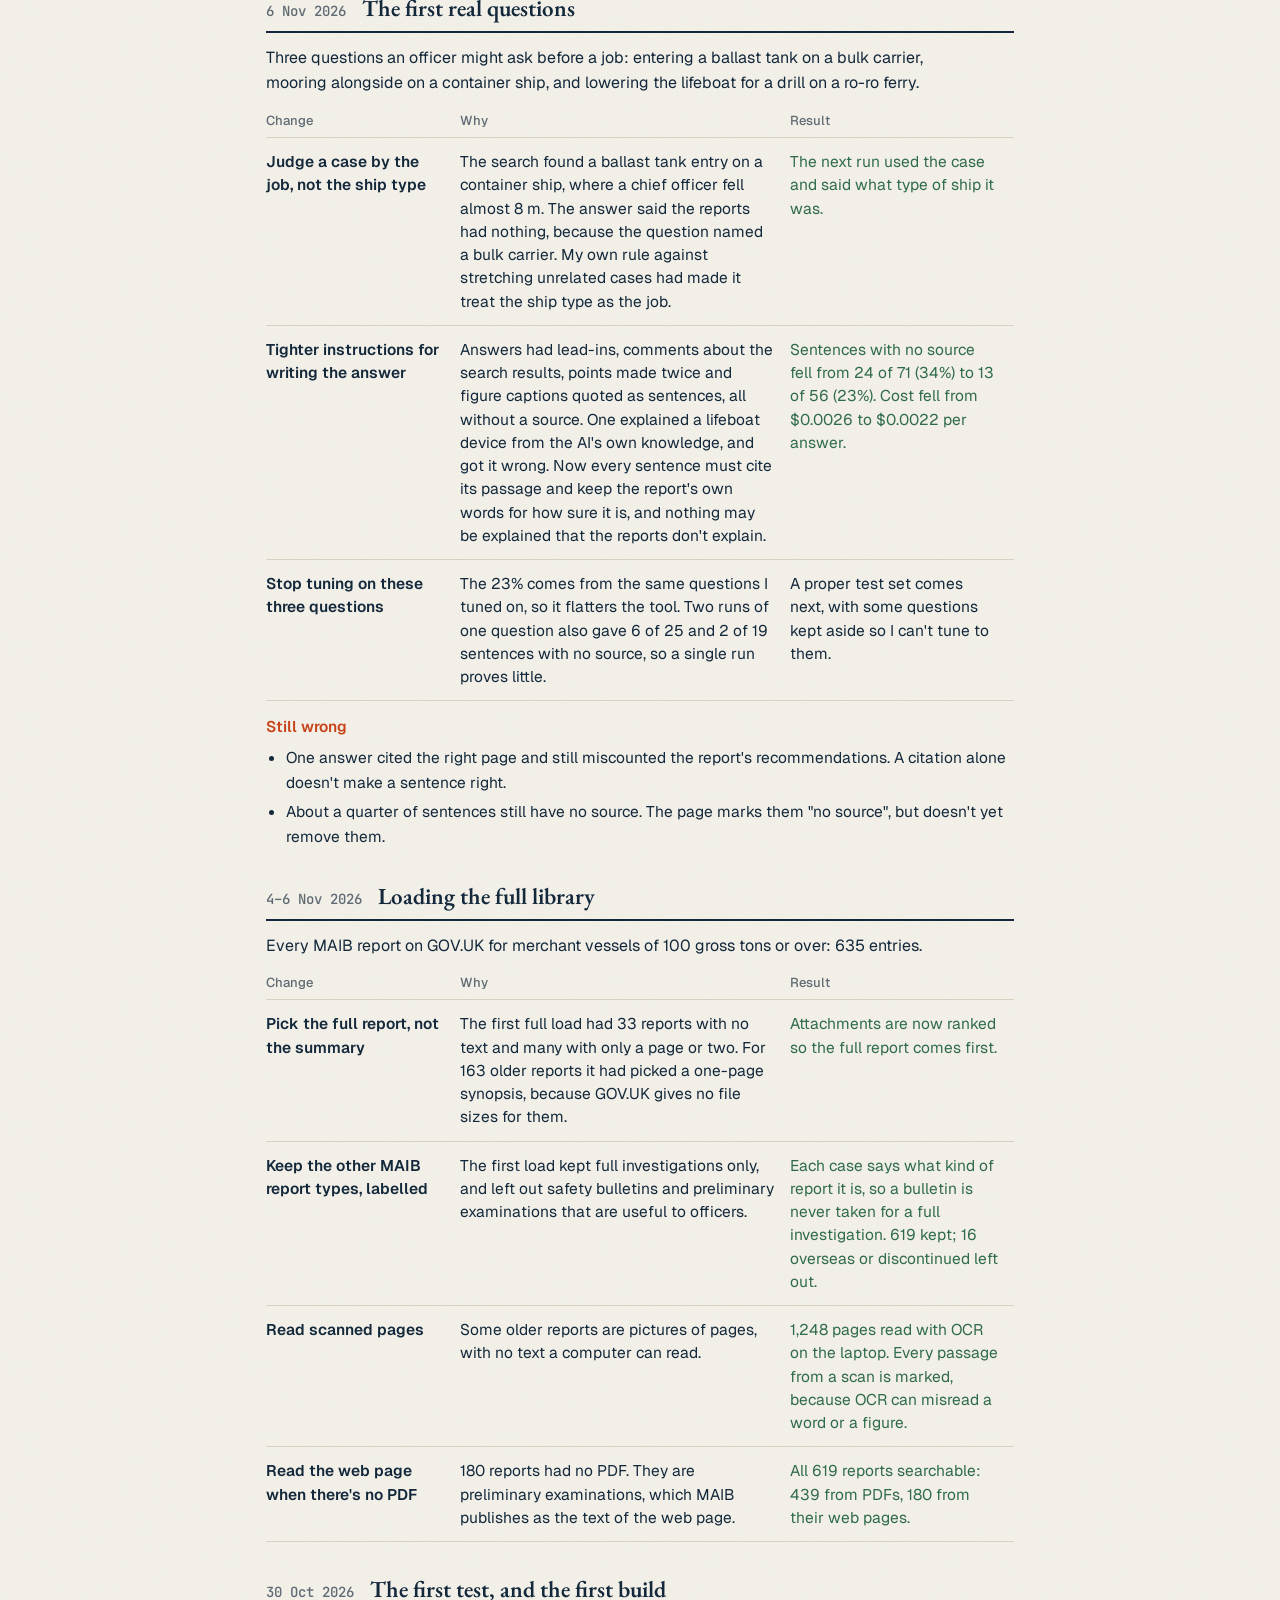
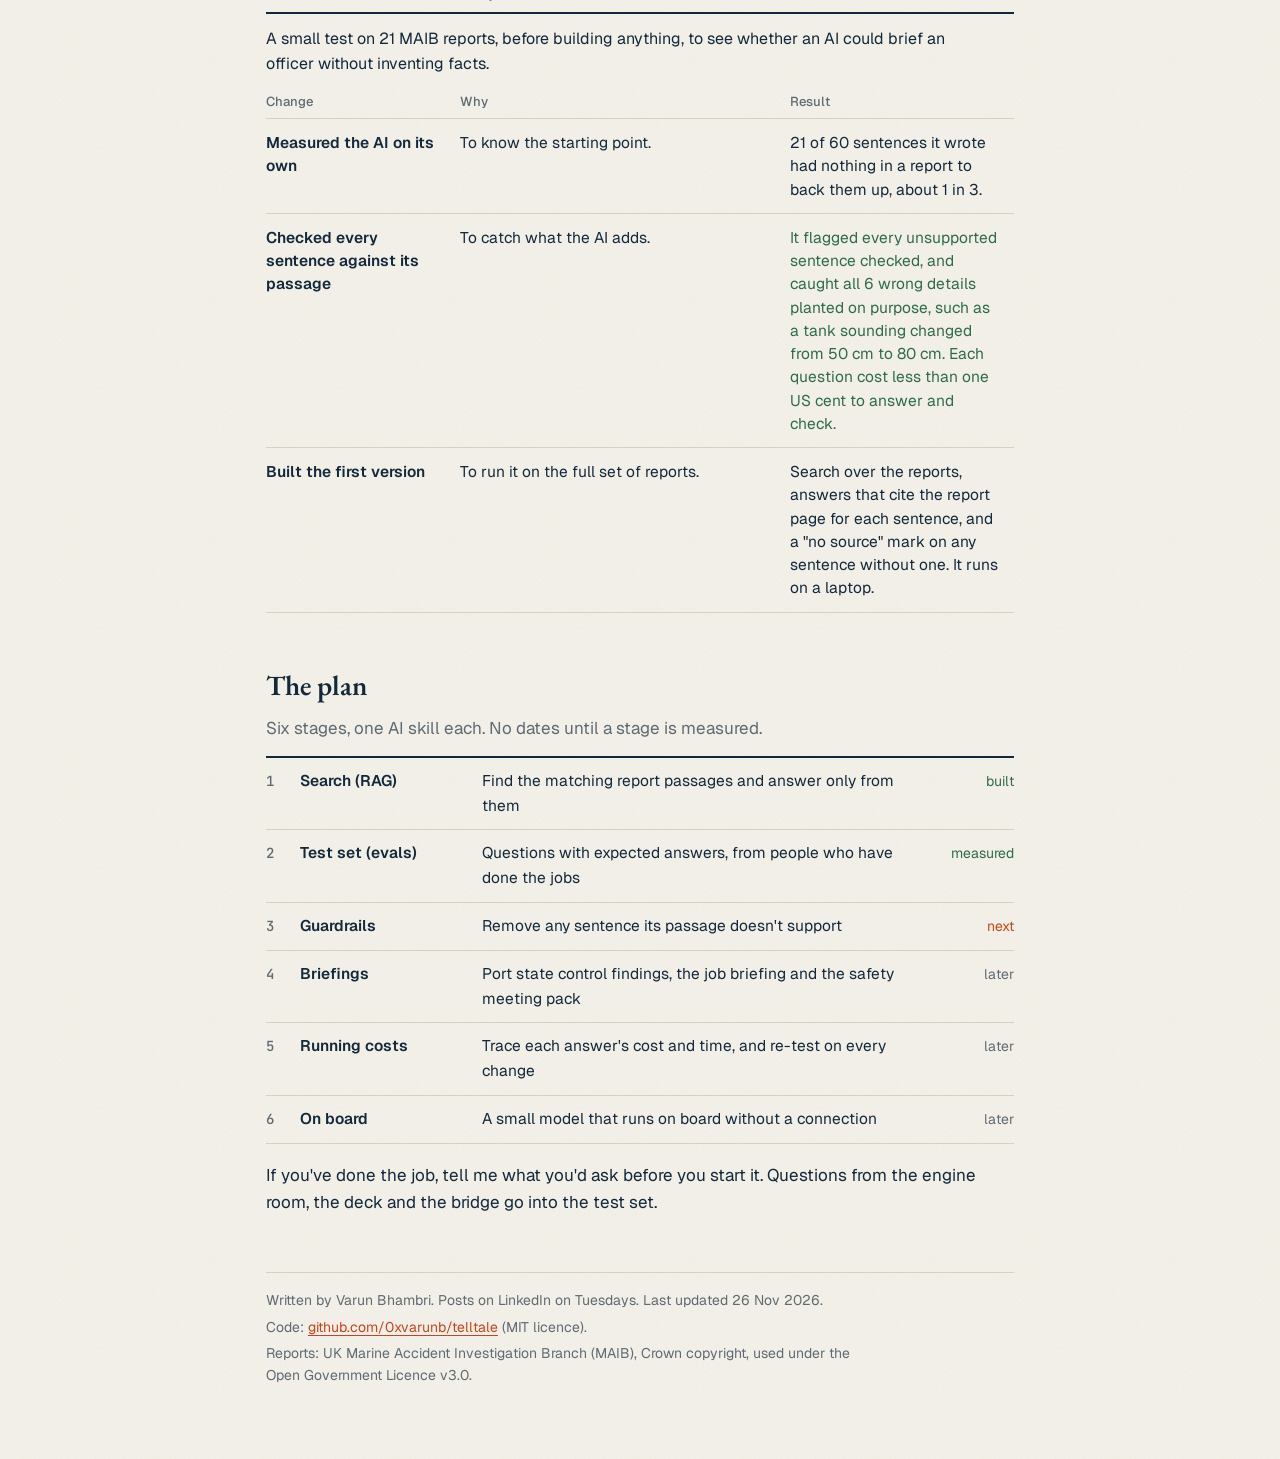
==== commit 81708ec7: "Stage 2: first eval run, 131 of 539 sentences not backed (24.3%); checker sees report titles Results" ====
--- a/site/index.html
+++ b/site/index.html
@@ -99,10 +99,10 @@
 <h2 id="readings-h">Readings</h2>
 <div class="readings">
 <div class="reading"><div class="num">619</div><div class="what">MAIB reports on merchant ships, all searchable</div><div class="was">was 21 on 30 Oct</div></div>
-<div class="reading"><div class="num o">23%</div><div class="what">of sentences had no source, on 3 test questions</div><div class="was">was 34%</div></div>
+<div class="reading"><div class="num o">24%</div><div class="what">of sentences not fully backed by their passage, on 33 test questions</div><div class="was">was 23% with no source, on 3</div></div>
 <div class="reading"><div class="num g">$0.0022</div><div class="what">average cost of one answer, in US dollars</div><div class="was">was $0.0026</div></div>
 </div>
-<p class="caption">Measured 6 Nov 2026. Every number on this page was measured; anything not yet measured says so.</p>
+<p class="caption">Reports and cost measured 6 Nov 2026, sentences 26 Nov 2026. Every number on this page was measured; anything not yet measured says so.</p>
 </section>
 
 <section aria-labelledby="work-h">
@@ -114,6 +114,24 @@
 <h2 id="log-h">Log</h2>
 
 <div class="day">
+<div class="dayhead"><time datetime="2026-11-26">26 Nov 2026</time><h3>First scores, and checking the checker</h3></div>
+<p class="intro">The 33 working questions, answered on 19 Nov and judged again on 26 Nov after a fix to the checker.</p>
+<table>
+<thead><tr><th scope="col">Change</th><th scope="col">Why</th><th scope="col">Result</th></tr></thead>
+<tbody>
+<tr><td>First scores</td><td data-l="Why">To know where stage 3 starts.</td><td data-l="Result">131 of 539 sentences (24%) not fully backed by their passage: 90 cited nothing, 40 were only partly backed, 1 not at all. 13 of 18 report questions cited a right report. On 6 of 15 jobs the reports don't cover, it said so.</td></tr>
+<tr><td>Checked the checker by hand</td><td data-l="Why">Its numbers are only worth quoting if a person agrees with its verdicts.</td><td data-l="Result">First check: 24 of 30, below the bar of 27. It marked a ship's name and type as unbacked, because it never saw the report title they came from.</td></tr>
+<tr><td>Showed the checker the report title</td><td data-l="Why">An answer names the ship from the report it cites. The title may name the ship, its type and the casualty, nothing more.</td><td class="res" data-l="Result">The same answers judged again: 28 of 30 agreed. The share not backed went from 27% to 24%.</td></tr>
+</tbody>
+</table>
+<div class="wrong"><b>Still wrong</b><ul>
+<li>Only 25 of the 69 reports chosen as the right ones were among the 8 passages the search returns.</li>
+<li>On 9 of 15 jobs the reports don't cover, it offered a case from a different job instead of saying there was no reliable answer.</li>
+<li>The checker's verdicts vary a little from run to run: about 6 of 449 changed with nothing behind the change.</li>
+</ul></div>
+</div>
+
+<div class="day">
 <div class="dayhead"><time datetime="2026-11-19">19 Nov 2026</time><h3>A test set, and a checker</h3></div>
 <p class="intro">Stage 2 started: a way to measure the tool on questions I haven't tuned it on.</p>
 <table>
@@ -125,7 +143,7 @@
 </tbody>
 </table>
 <div class="wrong"><b>Not measured yet</b><ul>
-<li>The first scores on the 33 working questions are in. I'm checking 30 of the checker's verdicts by hand first, and its numbers go on this page only if I agree with at least 27 of them.</li>
+<li>The first scores on the 33 working questions are in. I'm checking 30 of the checker's verdicts by hand first, and its numbers go on this page only if I agree with at least 27 of them. (Done on 26 Nov, above.)</li>
 </ul></div>
 </div>
 
@@ -195,8 +213,8 @@
 <p class="muted" style="margin-bottom:14px">Six stages, one AI skill each. No dates until a stage is measured.</p>
 <ol class="plan">
 <li><span class="n">1</span><span class="k">Search (RAG)</span><span class="d">Find the matching report passages and answer only from them</span><span class="s done">built</span></li>
-<li><span class="n">2</span><span class="k">Test set (evals)</span><span class="d">Questions with expected answers, from people who have done the jobs</span><span class="s next">started</span></li>
-<li><span class="n">3</span><span class="k">Guardrails</span><span class="d">Remove any sentence its passage doesn't support</span><span class="s">later</span></li>
+<li><span class="n">2</span><span class="k">Test set (evals)</span><span class="d">Questions with expected answers, from people who have done the jobs</span><span class="s done">measured</span></li>
+<li><span class="n">3</span><span class="k">Guardrails</span><span class="d">Remove any sentence its passage doesn't support</span><span class="s next">next</span></li>
 <li><span class="n">4</span><span class="k">Briefings</span><span class="d">Port state control findings, the job briefing and the safety meeting pack</span><span class="s">later</span></li>
 <li><span class="n">5</span><span class="k">Running costs</span><span class="d">Trace each answer's cost and time, and re-test on every change</span><span class="s">later</span></li>
 <li><span class="n">6</span><span class="k">On board</span><span class="d">A small model that runs on board without a connection</span><span class="s">later</span></li>
@@ -205,7 +223,7 @@
 </section>
 
 <footer>
-<p>Written by Varun Bhambri. Posts on LinkedIn on Tuesdays. Last updated 24 Nov 2026.</p>
+<p>Written by Varun Bhambri. Posts on LinkedIn on Tuesdays. Last updated 26 Nov 2026.</p>
 <p>Code: <a href="https://github.com/0xvarunb/telltale">github.com/0xvarunb/telltale</a> (MIT licence).</p>
 <p>Reports: UK Marine Accident Investigation Branch (MAIB), Crown copyright, used under the Open Government Licence v3.0.</p>
 </footer>
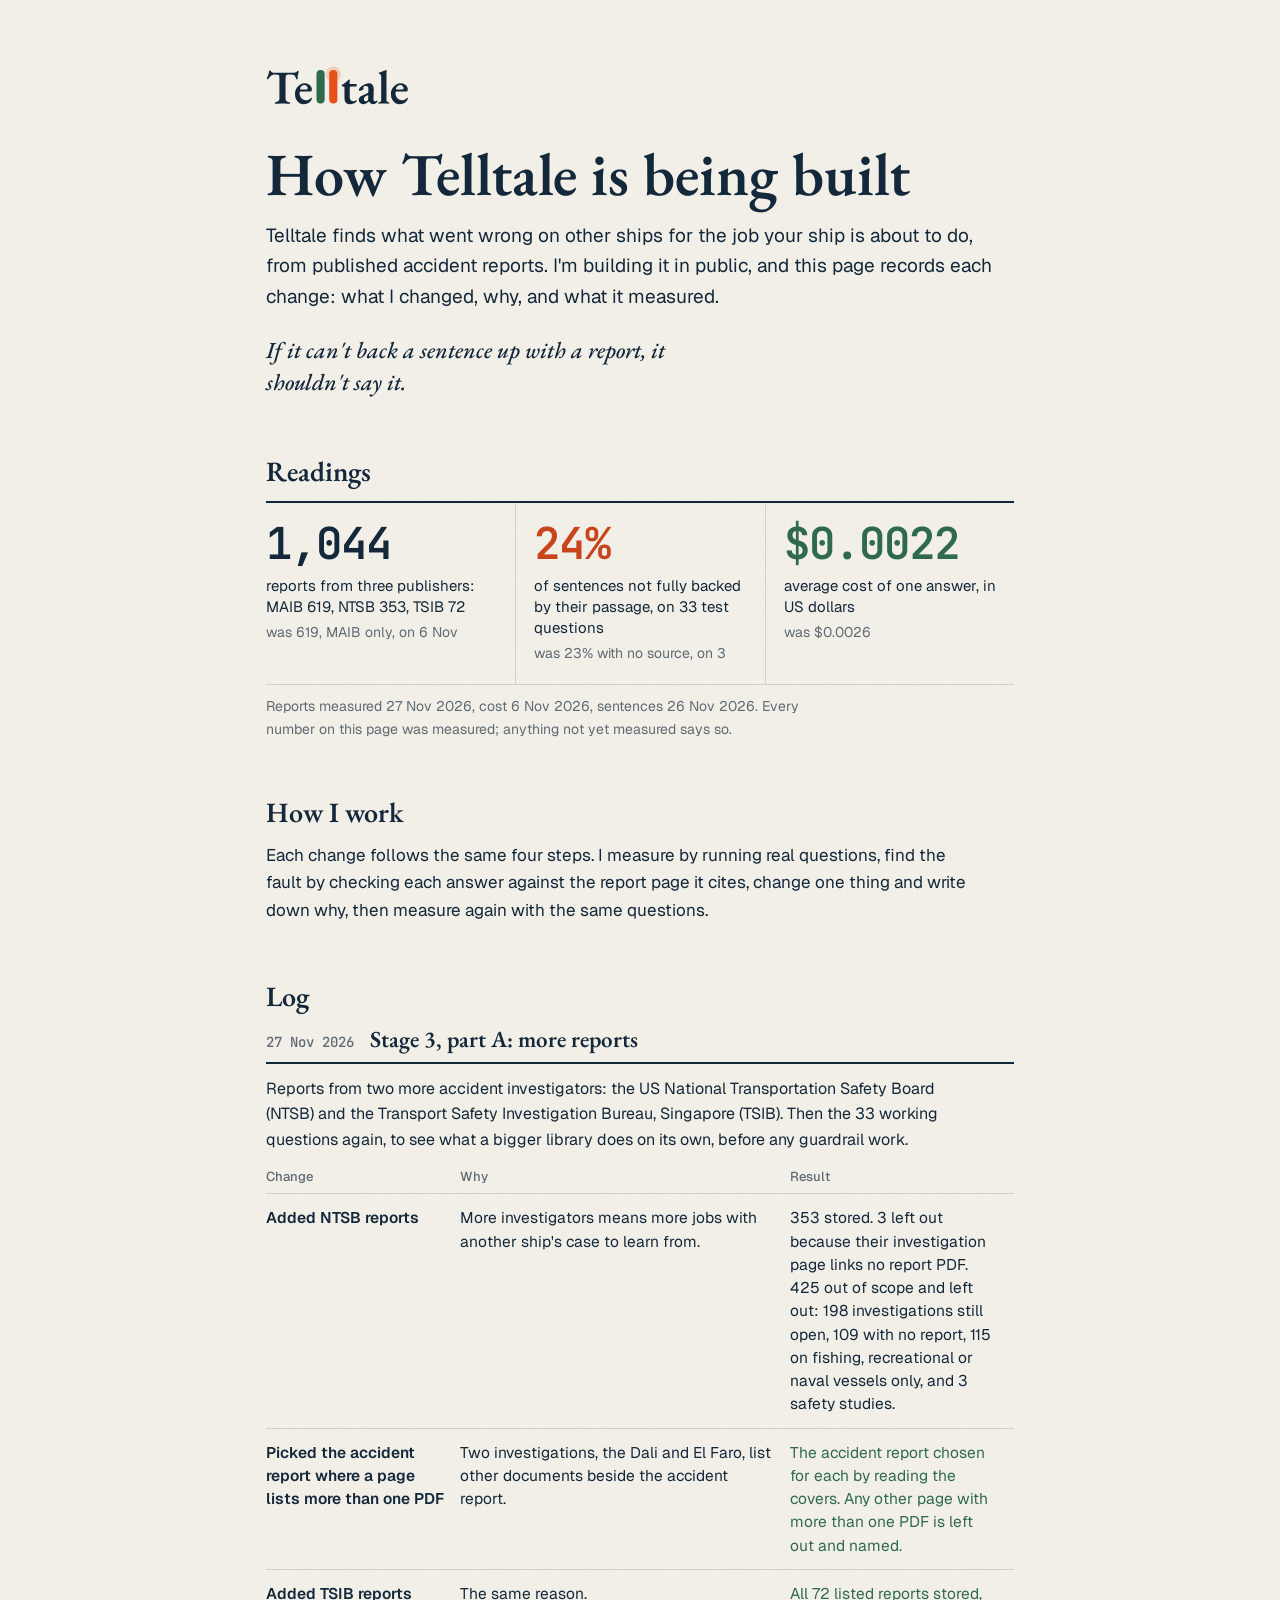
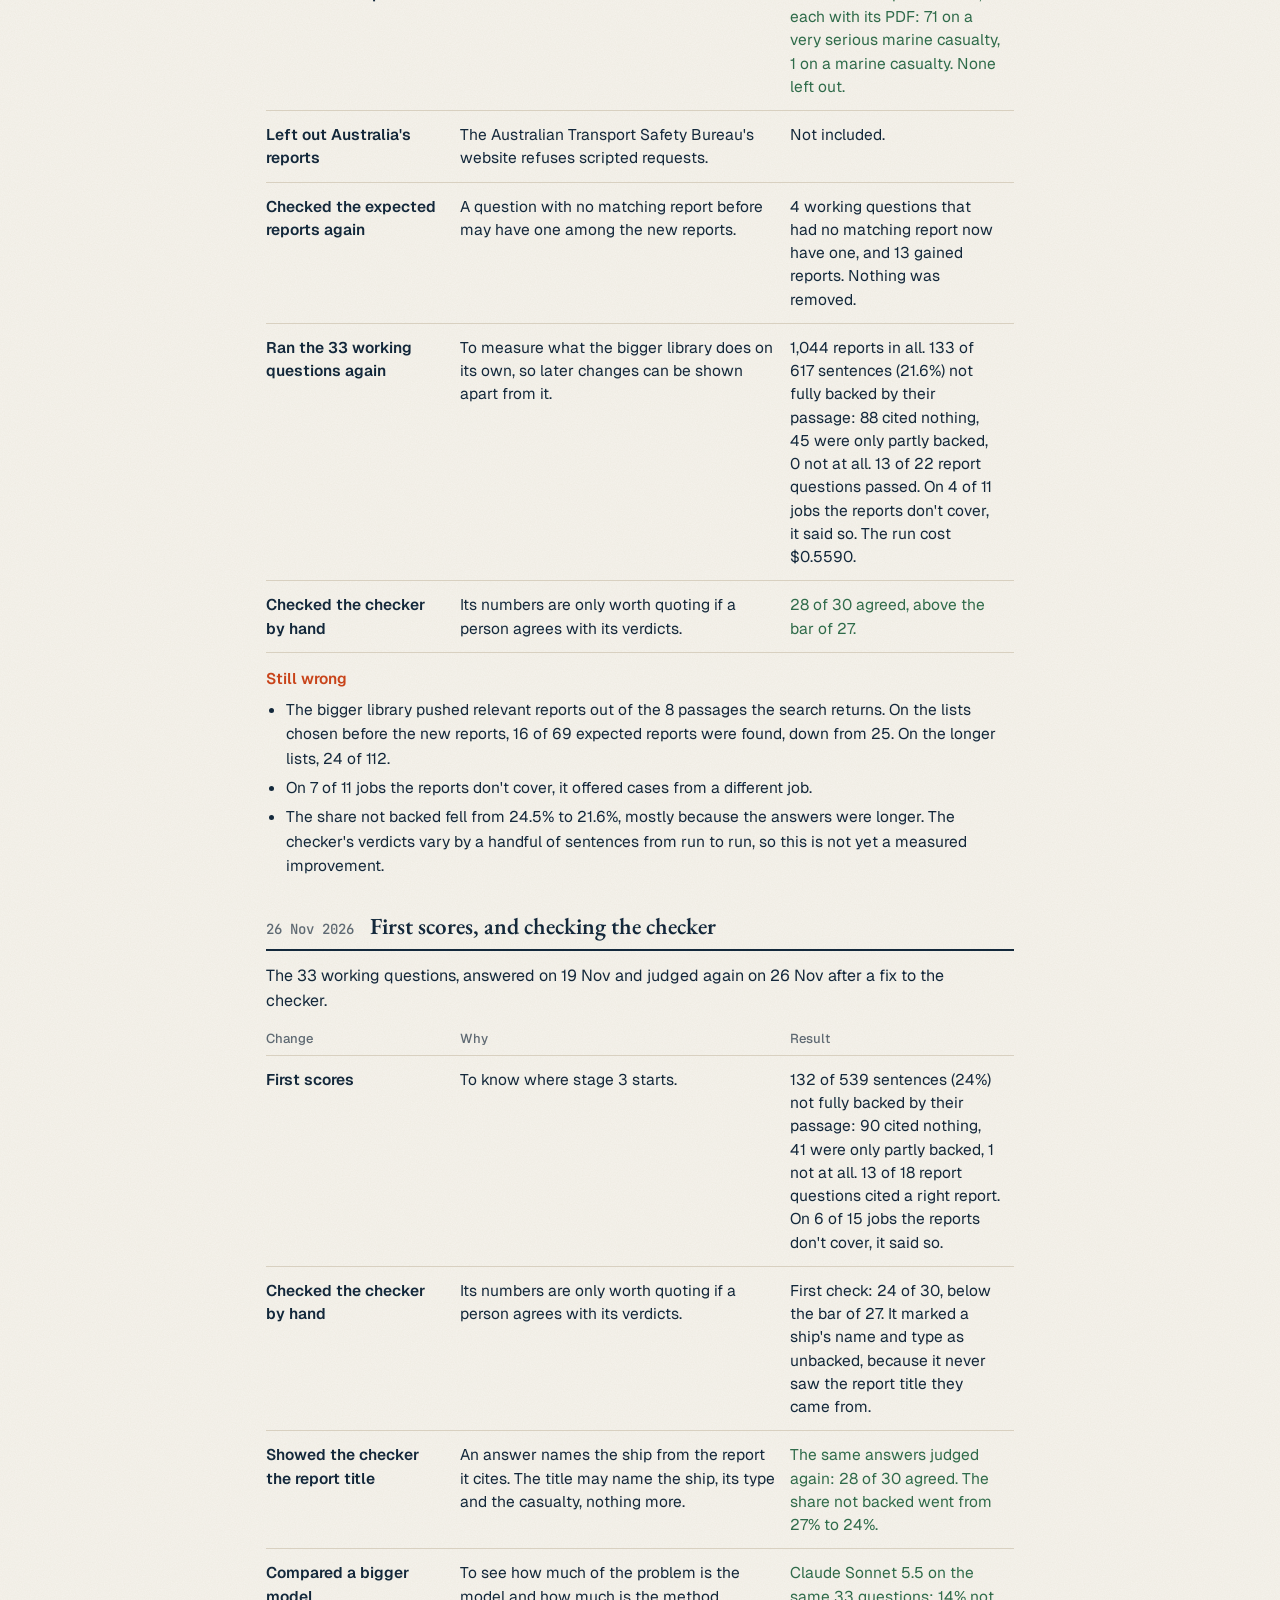
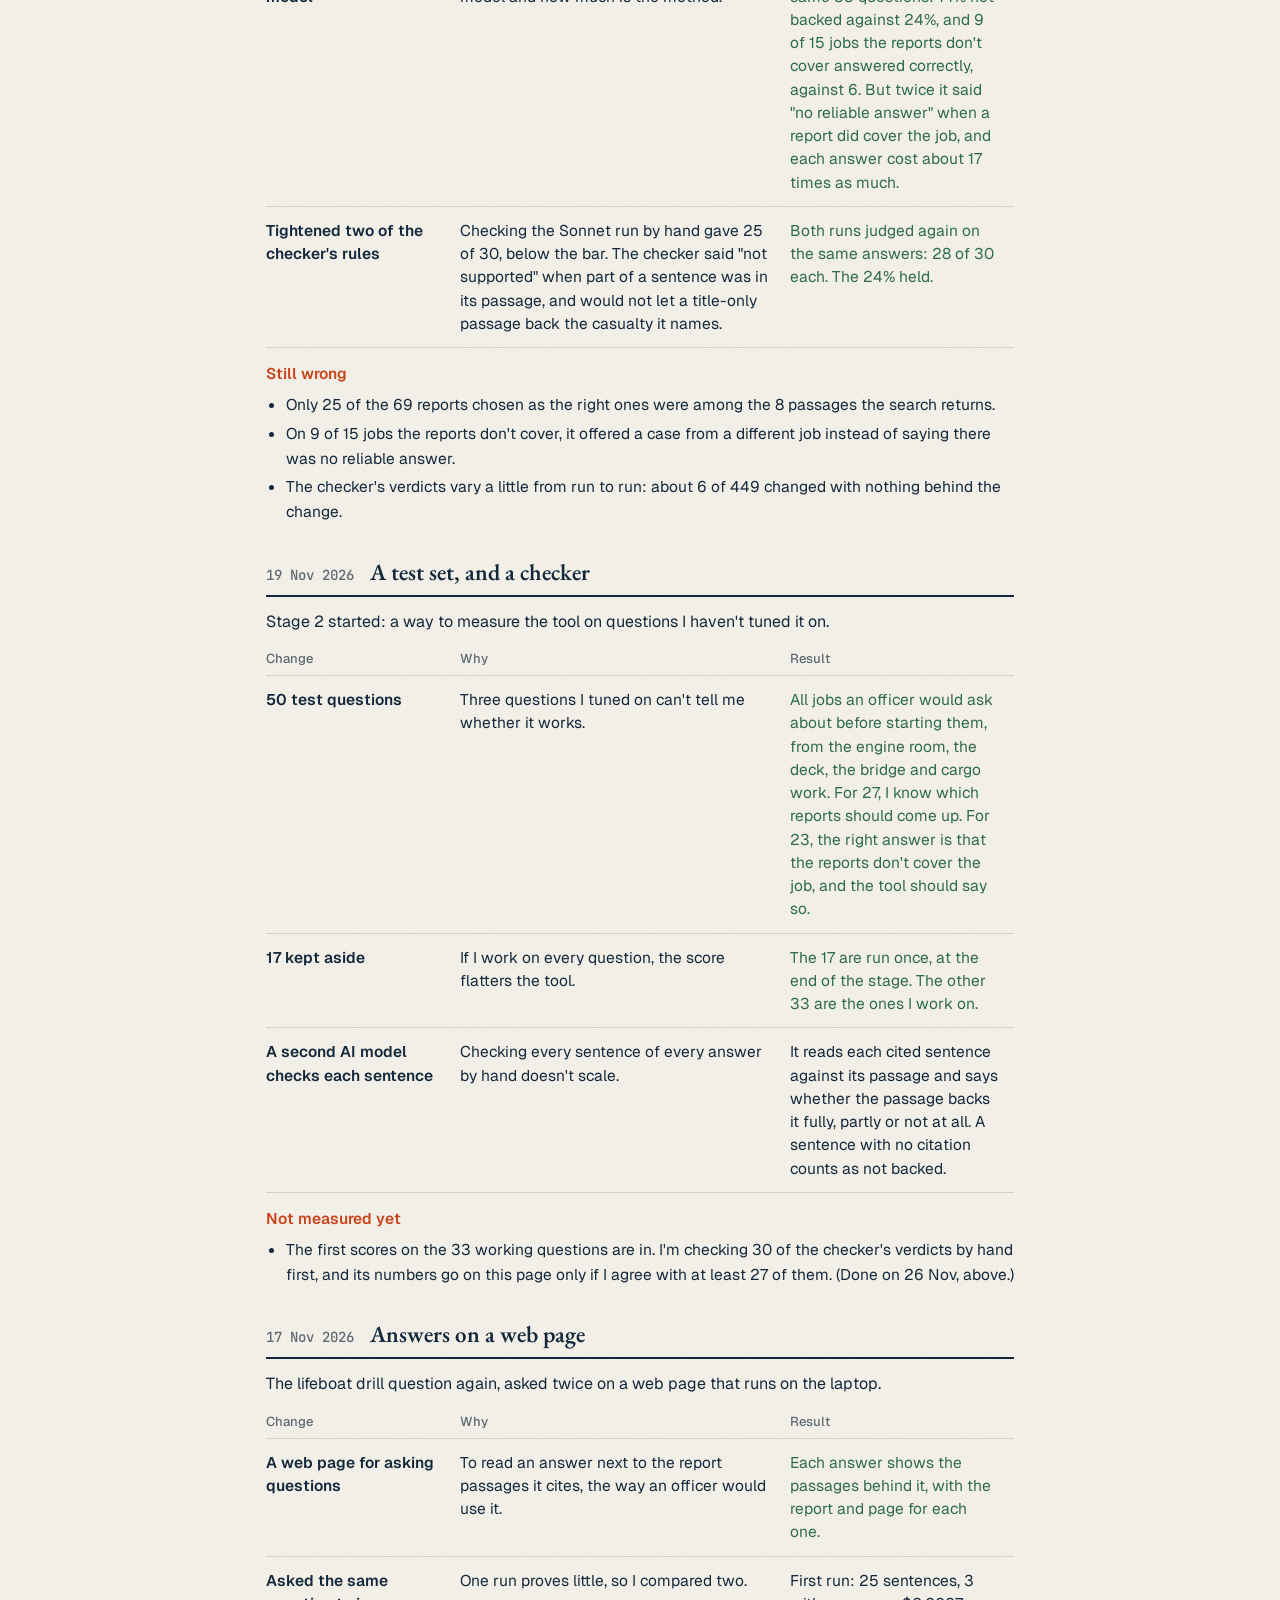
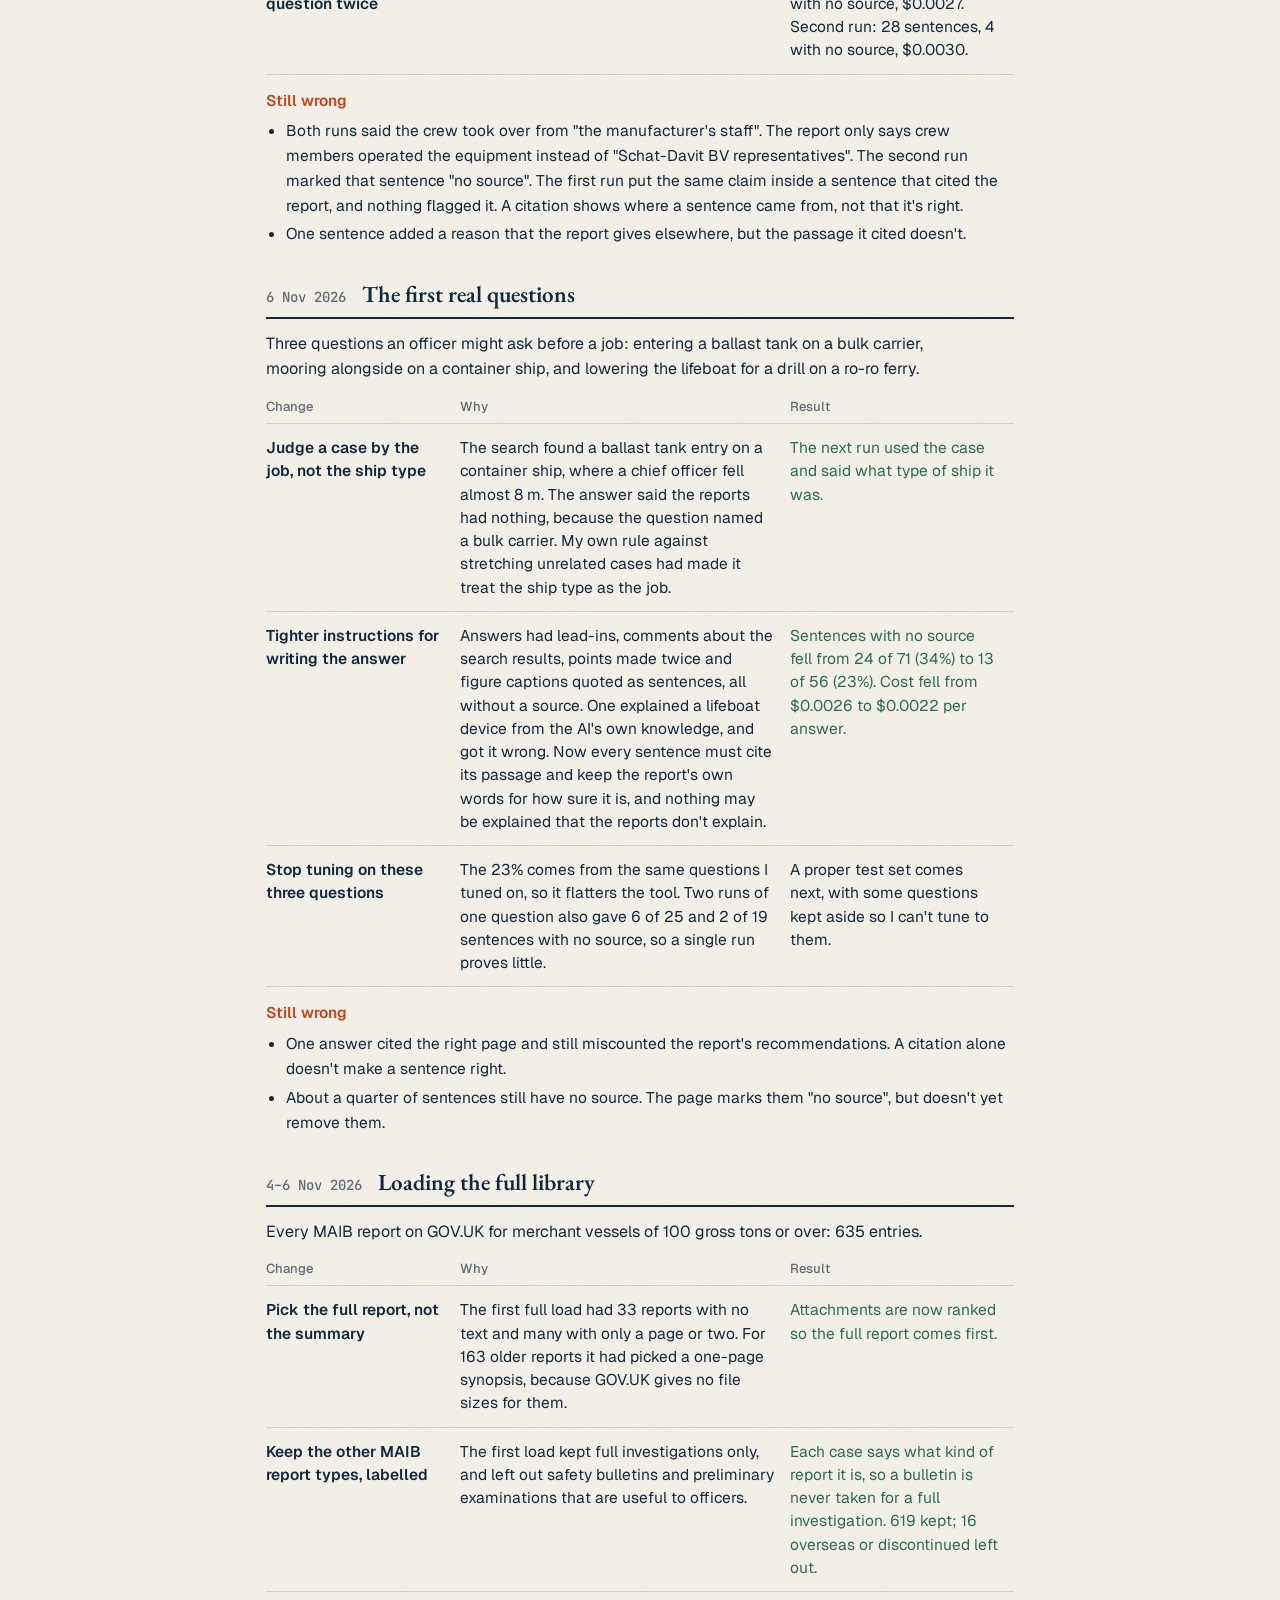
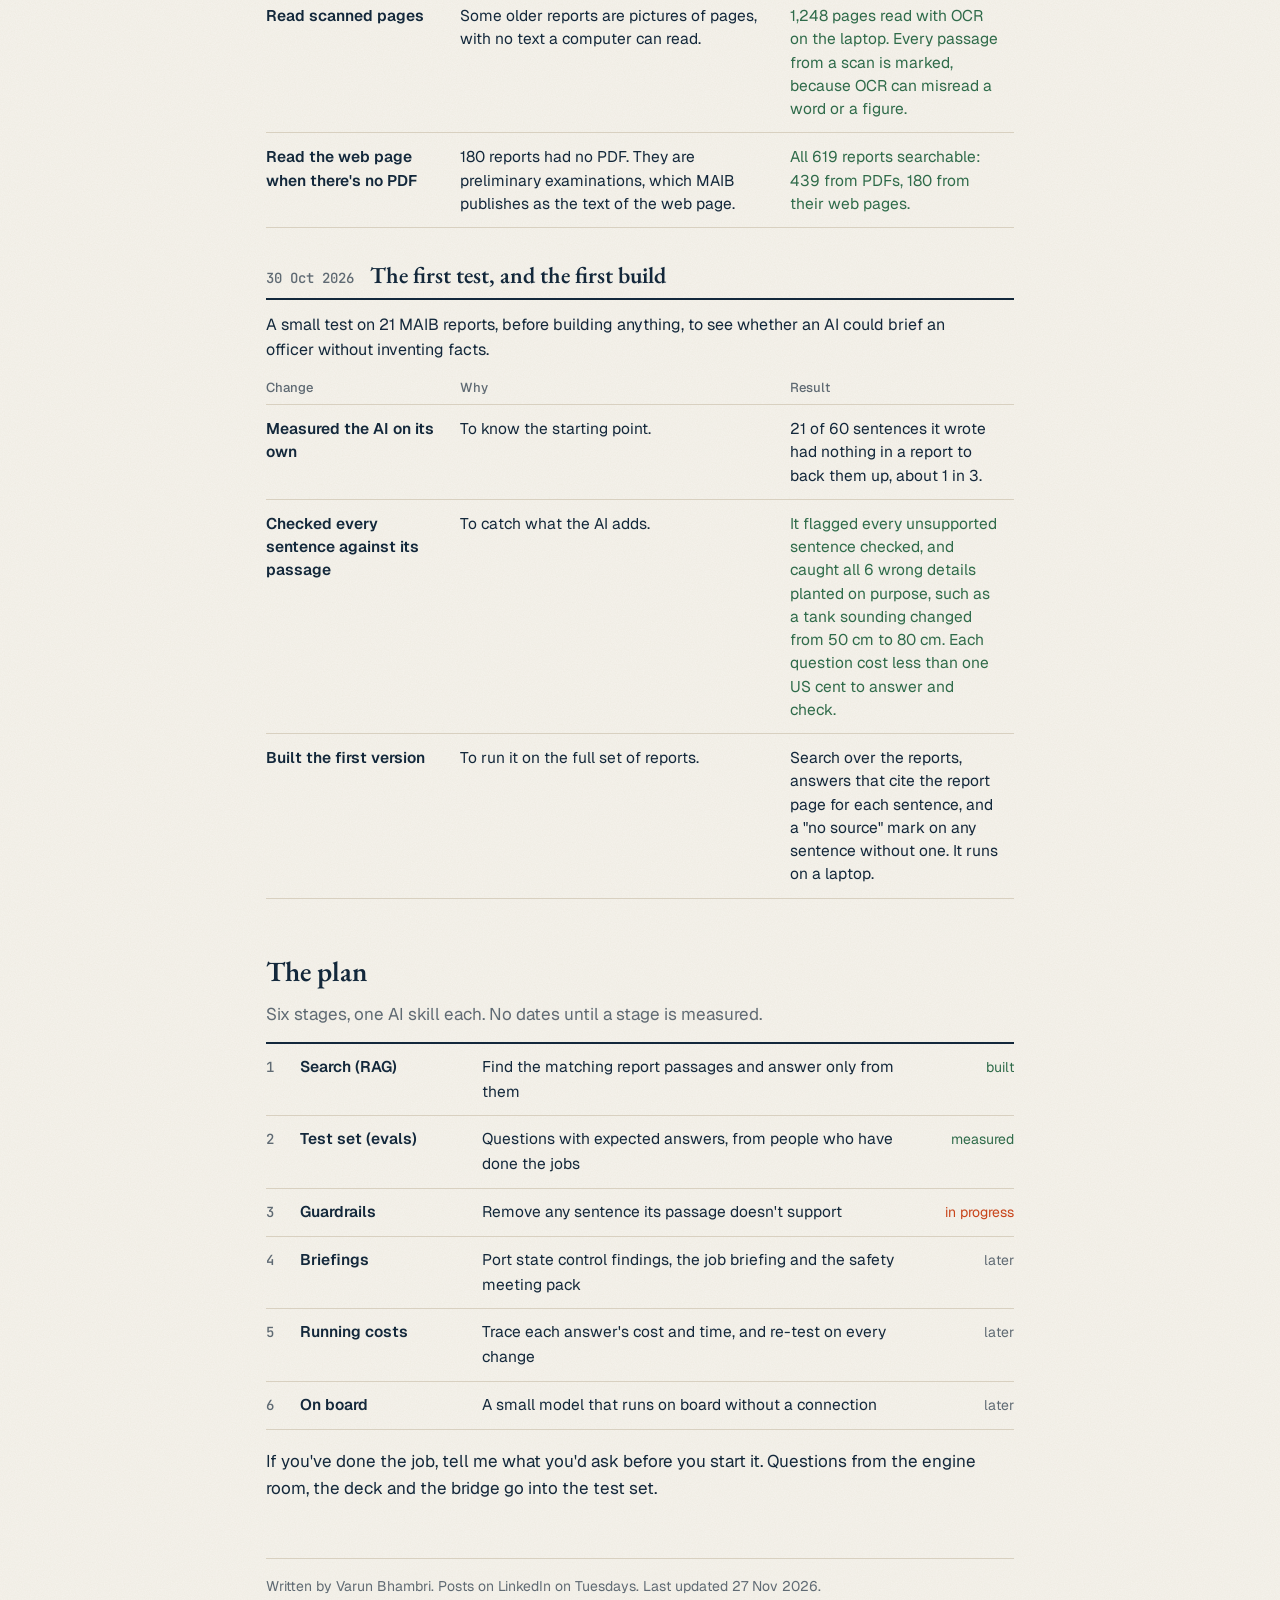
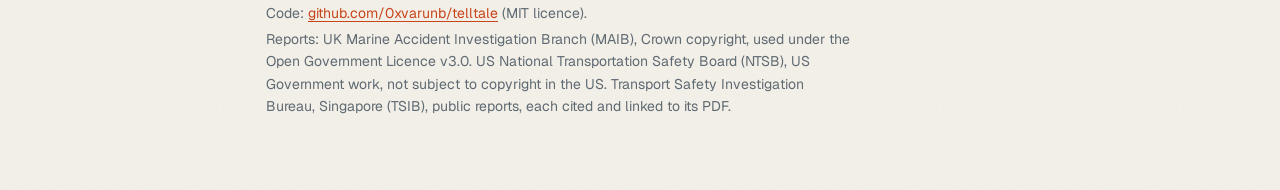
==== commit 76058bf0: "Stage 3 part A: NTSB and TSIB reports added (1,044 reports); new baseline; test set published Co-Aut" ====
--- a/site/index.html
+++ b/site/index.html
@@ -74,7 +74,7 @@
 .plan .n{font:500 14px var(--mono);color:var(--muted)}
 .plan .k{font-weight:600}
 .plan .s{font-size:14px;color:var(--muted);text-align:right}
-.plan .s.done{color:var(--green)}.plan .s.next{color:var(--orange)}
+.plan .s.done{color:var(--green)}.plan .s.now{color:var(--orange)}
 @media (max-width:600px){ol.plan li{grid-template-columns:2ch minmax(0,1fr) 4.5rem}.plan .d{grid-column:2/4;grid-row:2;color:var(--muted)}}
 footer{border-top:1px solid var(--rule);padding-top:16px;color:var(--muted);font-size:14px;display:flex;flex-direction:column;gap:4px}
 </style>
@@ -98,11 +98,11 @@
 <section aria-labelledby="readings-h">
 <h2 id="readings-h">Readings</h2>
 <div class="readings">
-<div class="reading"><div class="num">619</div><div class="what">MAIB reports on merchant ships, all searchable</div><div class="was">was 21 on 30 Oct</div></div>
+<div class="reading"><div class="num">1,044</div><div class="what">reports from three publishers: MAIB 619, NTSB 353, TSIB 72</div><div class="was">was 619, MAIB only, on 6 Nov</div></div>
 <div class="reading"><div class="num o">24%</div><div class="what">of sentences not fully backed by their passage, on 33 test questions</div><div class="was">was 23% with no source, on 3</div></div>
 <div class="reading"><div class="num g">$0.0022</div><div class="what">average cost of one answer, in US dollars</div><div class="was">was $0.0026</div></div>
 </div>
-<p class="caption">Reports and cost measured 6 Nov 2026, sentences 26 Nov 2026. Every number on this page was measured; anything not yet measured says so.</p>
+<p class="caption">Reports measured 27 Nov 2026, cost 6 Nov 2026, sentences 26 Nov 2026. Every number on this page was measured; anything not yet measured says so.</p>
 </section>
 
 <section aria-labelledby="work-h">
@@ -114,14 +114,38 @@
 <h2 id="log-h">Log</h2>
 
 <div class="day">
+<div class="dayhead"><time datetime="2026-11-27">27 Nov 2026</time><h3>Stage 3, part A: more reports</h3></div>
+<p class="intro">Reports from two more accident investigators: the US National Transportation Safety Board (NTSB) and the Transport Safety Investigation Bureau, Singapore (TSIB). Then the 33 working questions again, to see what a bigger library does on its own, before any guardrail work.</p>
+<table>
+<thead><tr><th scope="col">Change</th><th scope="col">Why</th><th scope="col">Result</th></tr></thead>
+<tbody>
+<tr><td>Added NTSB reports</td><td data-l="Why">More investigators means more jobs with another ship's case to learn from.</td><td data-l="Result">353 stored. 3 left out because their investigation page links no report PDF. 425 out of scope and left out: 198 investigations still open, 109 with no report, 115 on fishing, recreational or naval vessels only, and 3 safety studies.</td></tr>
+<tr><td>Picked the accident report where a page lists more than one PDF</td><td data-l="Why">Two investigations, the Dali and El Faro, list other documents beside the accident report.</td><td class="res" data-l="Result">The accident report chosen for each by reading the covers. Any other page with more than one PDF is left out and named.</td></tr>
+<tr><td>Added TSIB reports</td><td data-l="Why">The same reason.</td><td class="res" data-l="Result">All 72 listed reports stored, each with its PDF: 71 on a very serious marine casualty, 1 on a marine casualty. None left out.</td></tr>
+<tr><td>Left out Australia's reports</td><td data-l="Why">The Australian Transport Safety Bureau's website refuses scripted requests.</td><td data-l="Result">Not included.</td></tr>
+<tr><td>Checked the expected reports again</td><td data-l="Why">A question with no matching report before may have one among the new reports.</td><td data-l="Result">4 working questions that had no matching report now have one, and 13 gained reports. Nothing was removed.</td></tr>
+<tr><td>Ran the 33 working questions again</td><td data-l="Why">To measure what the bigger library does on its own, so later changes can be shown apart from it.</td><td data-l="Result">1,044 reports in all. 133 of 617 sentences (21.6%) not fully backed by their passage: 88 cited nothing, 45 were only partly backed, 0 not at all. 13 of 22 report questions passed. On 4 of 11 jobs the reports don't cover, it said so. The run cost $0.5590.</td></tr>
+<tr><td>Checked the checker by hand</td><td data-l="Why">Its numbers are only worth quoting if a person agrees with its verdicts.</td><td class="res" data-l="Result">28 of 30 agreed, above the bar of 27.</td></tr>
+</tbody>
+</table>
+<div class="wrong"><b>Still wrong</b><ul>
+<li>The bigger library pushed relevant reports out of the 8 passages the search returns. On the lists chosen before the new reports, 16 of 69 expected reports were found, down from 25. On the longer lists, 24 of 112.</li>
+<li>On 7 of 11 jobs the reports don't cover, it offered cases from a different job.</li>
+<li>The share not backed fell from 24.5% to 21.6%, mostly because the answers were longer. The checker's verdicts vary by a handful of sentences from run to run, so this is not yet a measured improvement.</li>
+</ul></div>
+</div>
+
+<div class="day">
 <div class="dayhead"><time datetime="2026-11-26">26 Nov 2026</time><h3>First scores, and checking the checker</h3></div>
 <p class="intro">The 33 working questions, answered on 19 Nov and judged again on 26 Nov after a fix to the checker.</p>
 <table>
 <thead><tr><th scope="col">Change</th><th scope="col">Why</th><th scope="col">Result</th></tr></thead>
 <tbody>
-<tr><td>First scores</td><td data-l="Why">To know where stage 3 starts.</td><td data-l="Result">131 of 539 sentences (24%) not fully backed by their passage: 90 cited nothing, 40 were only partly backed, 1 not at all. 13 of 18 report questions cited a right report. On 6 of 15 jobs the reports don't cover, it said so.</td></tr>
+<tr><td>First scores</td><td data-l="Why">To know where stage 3 starts.</td><td data-l="Result">132 of 539 sentences (24%) not fully backed by their passage: 90 cited nothing, 41 were only partly backed, 1 not at all. 13 of 18 report questions cited a right report. On 6 of 15 jobs the reports don't cover, it said so.</td></tr>
 <tr><td>Checked the checker by hand</td><td data-l="Why">Its numbers are only worth quoting if a person agrees with its verdicts.</td><td data-l="Result">First check: 24 of 30, below the bar of 27. It marked a ship's name and type as unbacked, because it never saw the report title they came from.</td></tr>
 <tr><td>Showed the checker the report title</td><td data-l="Why">An answer names the ship from the report it cites. The title may name the ship, its type and the casualty, nothing more.</td><td class="res" data-l="Result">The same answers judged again: 28 of 30 agreed. The share not backed went from 27% to 24%.</td></tr>
+<tr><td>Compared a bigger model</td><td data-l="Why">To see how much of the problem is the model and how much is the method.</td><td class="res" data-l="Result">Claude Sonnet 5.5 on the same 33 questions: 14% not backed against 24%, and 9 of 15 jobs the reports don't cover answered correctly, against 6. But twice it said "no reliable answer" when a report did cover the job, and each answer cost about 17 times as much.</td></tr>
+<tr><td>Tightened two of the checker's rules</td><td data-l="Why">Checking the Sonnet run by hand gave 25 of 30, below the bar. The checker said "not supported" when part of a sentence was in its passage, and would not let a title-only passage back the casualty it names.</td><td class="res" data-l="Result">Both runs judged again on the same answers: 28 of 30 each. The 24% held.</td></tr>
 </tbody>
 </table>
 <div class="wrong"><b>Still wrong</b><ul>
@@ -214,7 +238,7 @@
 <ol class="plan">
 <li><span class="n">1</span><span class="k">Search (RAG)</span><span class="d">Find the matching report passages and answer only from them</span><span class="s done">built</span></li>
 <li><span class="n">2</span><span class="k">Test set (evals)</span><span class="d">Questions with expected answers, from people who have done the jobs</span><span class="s done">measured</span></li>
-<li><span class="n">3</span><span class="k">Guardrails</span><span class="d">Remove any sentence its passage doesn't support</span><span class="s next">next</span></li>
+<li><span class="n">3</span><span class="k">Guardrails</span><span class="d">Remove any sentence its passage doesn't support</span><span class="s now">in progress</span></li>
 <li><span class="n">4</span><span class="k">Briefings</span><span class="d">Port state control findings, the job briefing and the safety meeting pack</span><span class="s">later</span></li>
 <li><span class="n">5</span><span class="k">Running costs</span><span class="d">Trace each answer's cost and time, and re-test on every change</span><span class="s">later</span></li>
 <li><span class="n">6</span><span class="k">On board</span><span class="d">A small model that runs on board without a connection</span><span class="s">later</span></li>
@@ -223,9 +247,9 @@
 </section>
 
 <footer>
-<p>Written by Varun Bhambri. Posts on LinkedIn on Tuesdays. Last updated 26 Nov 2026.</p>
+<p>Written by Varun Bhambri. Posts on LinkedIn on Tuesdays. Last updated 27 Nov 2026.</p>
 <p>Code: <a href="https://github.com/0xvarunb/telltale">github.com/0xvarunb/telltale</a> (MIT licence).</p>
-<p>Reports: UK Marine Accident Investigation Branch (MAIB), Crown copyright, used under the Open Government Licence v3.0.</p>
+<p>Reports: UK Marine Accident Investigation Branch (MAIB), Crown copyright, used under the Open Government Licence v3.0. US National Transportation Safety Board (NTSB), US Government work, not subject to copyright in the US. Transport Safety Investigation Bureau, Singapore (TSIB), public reports, each cited and linked to its PDF.</p>
 </footer>
 </div>
 </body>
